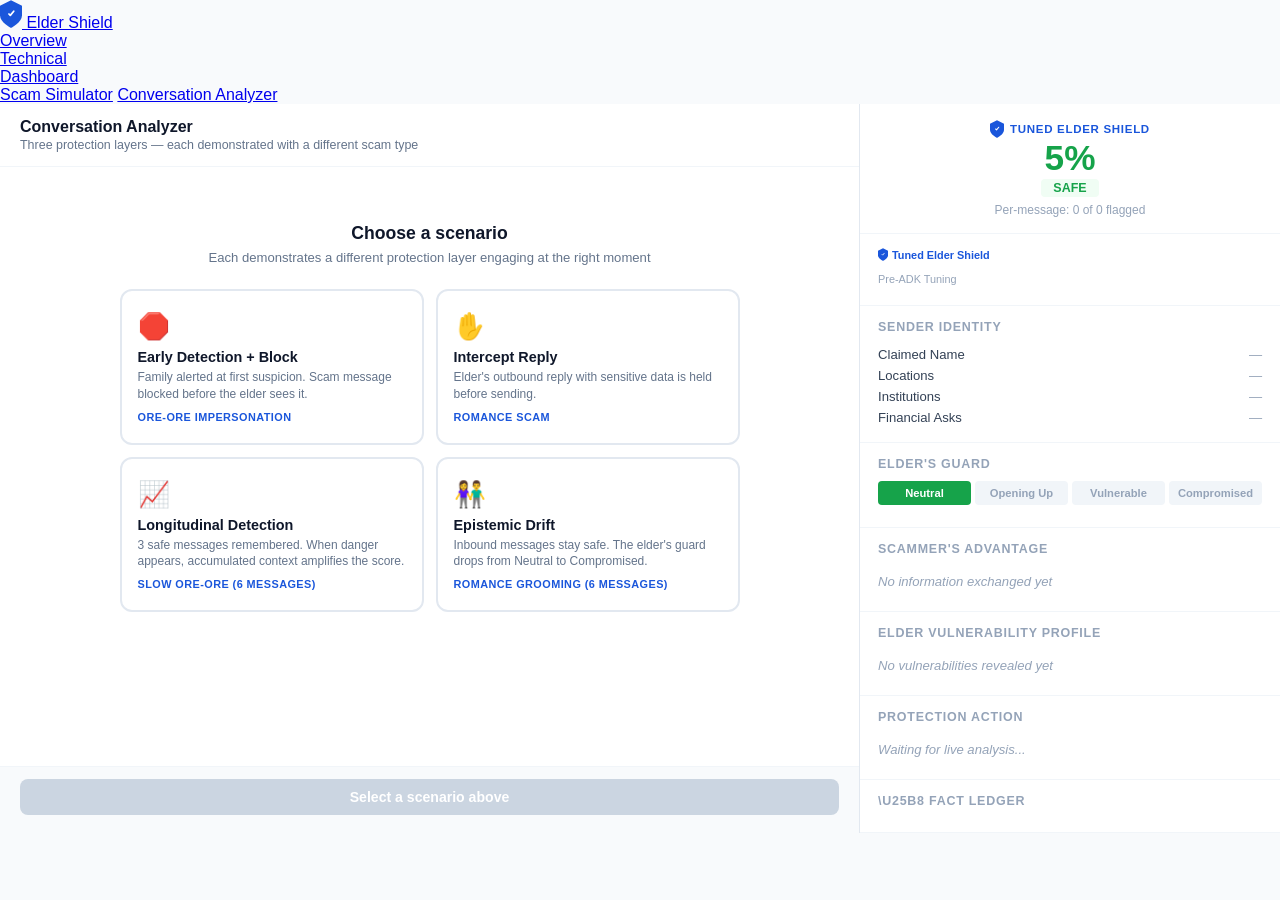
==== web/analyzer.html @ ebde823f "feat: VertexAI Sessions, Agent Search Data Store, PM-14 financial context, interceptor fix Sessions:" ====
<!DOCTYPE html>
<html lang="en">
<head>
  <meta charset="UTF-8">
  <meta name="viewport" content="width=device-width, initial-scale=1.0">
  <title>Elder Shield — Conversation Analyzer</title>
  <link rel="stylesheet" href="/static/shared-nav.css?v=5">
  <style>
    *, *::before, *::after { box-sizing: border-box; margin: 0; padding: 0; }
    :root {
      --navy: #0f172a; --blue: #1a56db; --blue-light: #dbeafe; --blue-mid: #93c5fd;
      --green: #16a34a; --green-bg: #f0fdf4;
      --yellow: #f59e0b; --orange: #ea580c;
      --red: #dc2626; --red-bg: #fef2f2;
      --purple: #7c3aed; --purple-bg: #f3e8ff;
      --gray-50: #f8fafc; --gray-100: #f1f5f9; --gray-200: #e2e8f0;
      --gray-300: #cbd5e1; --gray-400: #94a3b8; --gray-500: #64748b;
      --gray-600: #475569; --gray-700: #334155;
      --radius: 8px; --radius-lg: 12px;
      --shadow: 0 1px 3px rgba(0,0,0,0.08);
      --font: -apple-system, BlinkMacSystemFont, "Segoe UI", Roboto, Arial, sans-serif;
      --font-mono: "SF Mono", "Fira Code", Menlo, Consolas, monospace;
    }
    html { font-size: 16px; } body { font-family: var(--font); color: var(--gray-700); background: var(--gray-50); }

    /* Main layout */
    .main { flex: 1; display: grid; grid-template-columns: 1fr 420px; gap: 0; overflow: hidden; max-width: 1400px; margin: 0 auto; width: 100%; }

    /* Left: conversation */
    .conv-col { display: flex; flex-direction: column; background: #fff; border-right: 1px solid var(--gray-200); min-height: 0; overflow: hidden; }
    .conv-header { padding: 14px 20px; border-bottom: 1px solid var(--gray-100); }
    .conv-header h2 { font-size: 1rem; font-weight: 700; color: var(--navy); }
    .conv-header p { font-size: 0.78rem; color: var(--gray-500); margin-top: 2px; }

    .conv-thread { flex: 1; overflow-y: auto; padding: 16px 20px; }

    .turn { margin-bottom: 12px; display: flex; gap: 10px; }
    .turn-inbound { flex-direction: row; }
    .turn-outbound { flex-direction: row-reverse; }
    .turn-label { font-size: 0.68rem; font-weight: 700; text-transform: uppercase; letter-spacing: 0.05em; color: var(--gray-400); flex-shrink: 0; width: 52px; padding-top: 8px; }
    .turn-outbound .turn-label { text-align: right; }
    .turn-bubble { max-width: 75%; padding: 10px 14px; border-radius: 12px; font-size: 0.88rem; line-height: 1.5; }
    .turn-inbound .turn-bubble { background: var(--gray-100); border-bottom-left-radius: 4px; }
    .turn-outbound .turn-bubble { background: var(--blue-light); border: 1px solid var(--blue-mid); border-bottom-right-radius: 4px; }
    .turn-en { margin-bottom: 4px; }
    .turn-jp { font-size: 0.8rem; color: var(--gray-500); font-style: italic; }

    .turn-provenance { margin-top: 4px; display: flex; flex-wrap: wrap; gap: 3px; }
    .prov-tag { font-size: 0.65rem; padding: 0 4px; border-radius: 2px; color: var(--gray-500); }
    .prov-tag::before { content: ''; display: inline-block; width: 5px; height: 5px; border-radius: 50%; margin-right: 3px; vertical-align: middle; }
    .prov-independent::before { background: var(--gray-300); }
    .prov-echoed-exploit { color: var(--red); }
    .prov-echoed-exploit::before { background: var(--red); }
    .prov-echoed-accept { color: #92400e; }
    .prov-echoed-accept::before { background: var(--yellow); }
    .prov-source { font-size: 0.58rem; color: var(--gray-400); margin-left: 1px; }
    .prov-new::before { background: var(--blue); }

    /* Controls */
    .conv-controls { padding: 12px 20px; border-top: 1px solid var(--gray-100); background: var(--gray-50); }
    .action-btn { width: 100%; padding: 10px; border: none; border-radius: var(--radius); background: var(--blue); color: #fff; font-weight: 700; font-size: 0.88rem; cursor: pointer; }
    .action-btn:hover { background: #1e40af; }
    .action-btn:disabled { background: var(--gray-300); cursor: default; }

    /* Right: graph panel */
    .graph-col { display: flex; flex-direction: column; overflow-y: auto; background: #fff; }
    .graph-section { padding: 14px 18px; border-bottom: 1px solid var(--gray-100); }
    .graph-section h3 { font-size: 0.78rem; font-weight: 700; text-transform: uppercase; letter-spacing: 0.06em; color: var(--gray-400); margin-bottom: 10px; }

    /* Trust stage */
    .trust-stages { display: flex; gap: 4px; margin-bottom: 8px; }
    .trust-stage { flex: 1; padding: 6px 4px; text-align: center; border-radius: 4px; font-size: 0.7rem; font-weight: 600; background: var(--gray-100); color: var(--gray-400); transition: all 0.3s; }
    .trust-stage.active { color: #fff; }
    .trust-skeptical.active { background: var(--green); }
    .trust-engaged.active { background: var(--yellow); }
    .trust-trusting.active { background: var(--orange); }
    .trust-compliant.active { background: var(--red); }

    /* Fact list */
    .fact-row { display: flex; justify-content: space-between; align-items: center; padding: 5px 0; border-bottom: 1px solid var(--gray-50); font-size: 0.82rem; }
    .fact-value { font-weight: 600; color: var(--navy); }
    .fact-source { font-size: 0.7rem; font-weight: 600; padding: 1px 6px; border-radius: 3px; }
    .fact-elder { background: var(--blue-light); color: var(--blue); }
    .fact-sender { background: var(--gray-100); color: var(--gray-600); }
    .fact-echo { background: var(--red-bg); color: var(--red); font-size: 0.68rem; margin-left: 4px; }

    /* Signals list */
    .signal-row { font-size: 0.78rem; padding: 3px 0; }
    .signal-code { font-family: var(--font-mono); font-weight: 700; margin-right: 4px; }
    .signal-danger { color: var(--red); }
    .signal-warn { color: #92400e; }

    .empty-state { color: var(--gray-400); font-size: 0.82rem; font-style: italic; padding: 8px 0; }

    /* Classification box */
    .classify-card { padding: 10px 14px; border-radius: 8px; font-size: 0.78rem; background: var(--gray-50); border: 1px solid var(--gray-200); max-width: 320px; min-width: 240px; flex-shrink: 0; }
    .classify-card.classify-safe { border-color: var(--green); }
    .classify-card.classify-elevated { border-color: var(--yellow); background: #fefce8; }
    .classify-card.classify-suspicious { border-color: var(--orange); background: #fff7ed; }
    .classify-card.classify-high { border-color: var(--red); background: #fef2f2; }
    .classify-card.classify-blocked { border-color: var(--red); background: #fef2f2; }
    .classify-header { font-size: 0.68rem; font-weight: 700; text-transform: uppercase; letter-spacing: 0.04em; color: var(--blue); margin-bottom: 4px; }
    .classify-badge { display: inline-block; font-size: 0.72rem; font-weight: 700; padding: 2px 10px; border-radius: 4px; color: #fff; }
    .classify-badge-safe { background: var(--green); }
    .classify-badge-elevated { background: var(--yellow); color: #713f12; }
    .classify-badge-suspicious { background: var(--orange); }
    .classify-badge-high { background: #dc2626; }
    .classify-badge-blocked { background: #991b1b; }
    .classify-risk { font-size: 0.82rem; color: var(--gray-500); margin-top: 4px; }
    .classify-signal-line { font-size: 0.75rem; padding: 2px 0; }
    .classify-signal-line .sig-code { font-family: var(--font-mono); font-weight: 700; color: var(--red); margin-right: 4px; }
    .classify-reasoning { font-size: 0.72rem; color: var(--gray-400); line-height: 1.4; margin-top: 6px; cursor: pointer; display: none; }
    .classify-reasoning.expanded { display: block; }
    .classify-expand { font-size: 0.68rem; color: var(--blue); cursor: pointer; margin-top: 4px; }

    .turn-inbound { display: flex; align-items: flex-start; gap: 12px; }
    .turn-inbound .turn-bubble { flex: 1; }

    /* Scenario selector cards */
    .scenario-grid { display: grid; grid-template-columns: 1fr 1fr; gap: 12px; margin-top: 20px; max-width: 620px; margin-left: auto; margin-right: auto; }
    .scenario-card { background: #fff; border: 2px solid var(--gray-200); border-radius: var(--radius-lg); padding: 20px 16px; cursor: pointer; text-align: left; transition: all 0.2s; }
    .scenario-card:hover { border-color: var(--blue); box-shadow: 0 4px 12px rgba(26,86,219,0.12); transform: translateY(-2px); }
    .scenario-icon { font-size: 1.6rem; margin-bottom: 8px; }
    .scenario-title { font-size: 0.9rem; font-weight: 700; color: var(--navy); margin-bottom: 4px; }
    .scenario-desc { font-size: 0.75rem; color: var(--gray-500); line-height: 1.4; }
    .scenario-scam-type { font-size: 0.68rem; font-weight: 600; color: var(--blue); margin-top: 8px; text-transform: uppercase; letter-spacing: 0.04em; }

    /* Block card */
    .block-card { margin: 12px 0; padding: 14px 18px; border-radius: var(--radius-lg); background: linear-gradient(135deg, #fef2f2, #fee2e2); border: 2px solid var(--red); animation: cardAppear 0.4s ease-out; }
    .block-card-header { display: flex; align-items: center; gap: 8px; font-size: 0.88rem; font-weight: 800; color: var(--red); margin-bottom: 8px; }
    .block-card-body { font-size: 0.8rem; color: var(--gray-600); line-height: 1.5; }
    .block-card-dignity { font-size: 0.78rem; font-weight: 600; color: var(--green); margin-top: 8px; padding-top: 8px; border-top: 1px solid rgba(220,38,38,0.15); }

    /* Intercept card */
    .intercept-card { margin: 12px 0; padding: 14px 18px; border-radius: var(--radius-lg); background: linear-gradient(135deg, #fffbeb, #fef3c7); border: 2px solid var(--orange); animation: cardAppear 0.4s ease-out; }
    .intercept-card-header { display: flex; align-items: center; gap: 8px; font-size: 0.88rem; font-weight: 800; color: var(--orange); margin-bottom: 8px; }
    .intercept-card-body { font-size: 0.8rem; color: var(--gray-600); line-height: 1.5; }
    .intercept-card-signals { margin-top: 8px; }
    .intercept-card-dignity { font-size: 0.78rem; font-weight: 600; color: var(--green); margin-top: 8px; padding-top: 8px; border-top: 1px solid rgba(234,88,12,0.15); }

    /* Family alert card */
    .alert-card { margin: 16px auto; max-width: 380px; border-radius: 20px; background: #fff; border: 1px solid var(--gray-200); box-shadow: 0 8px 30px rgba(0,0,0,0.12); overflow: hidden; animation: cardAppear 0.5s ease-out; }
    .alert-card-top { background: var(--navy); color: #fff; padding: 12px 18px; font-size: 0.72rem; font-weight: 600; letter-spacing: 0.04em; text-transform: uppercase; }
    .alert-card-content { padding: 16px 18px; }
    .alert-card-section { margin-bottom: 12px; }
    .alert-card-lang { font-size: 0.65rem; font-weight: 700; color: var(--gray-400); margin-bottom: 4px; text-transform: uppercase; }
    .alert-card-subject { font-size: 0.92rem; font-weight: 700; color: var(--navy); margin-bottom: 6px; }
    .alert-card-action { font-size: 0.8rem; color: var(--gray-600); line-height: 1.5; }
    .alert-card-dignity { font-size: 0.78rem; font-weight: 600; color: var(--green); padding: 10px 18px; background: var(--green-bg); border-top: 1px solid var(--gray-100); }
    .alert-card-severity { display: inline-block; font-size: 0.68rem; font-weight: 700; padding: 2px 8px; border-radius: 4px; margin-bottom: 8px; }
    .sev-critical { background: var(--red-bg); color: var(--red); }
    .sev-warning { background: #fff7ed; color: var(--orange); }

    @keyframes cardAppear {
      from { opacity: 0; transform: translateY(12px); }
      to { opacity: 1; transform: translateY(0); }
    }

    @media (max-width: 900px) {
      .main { grid-template-columns: 1fr; }
      .graph-col { max-height: 40vh; }
      .scenario-grid { grid-template-columns: 1fr; max-width: 100%; }
    }
  </style>
</head>
<body class="sim-page">

<nav class="sim-nav">
  <div class="sim-nav-inner">
    <a href="/shield" class="sim-nav-brand">
      <svg viewBox="0 0 32 40" width="22" height="28"><path d="M16 0 L32 8 L32 22 C32 32 16 40 16 40 C16 40 0 32 0 22 L0 8 Z" fill="#1a56db"/><path d="M13 20 L15 22 L20 16" stroke="#fff" stroke-width="2.5" fill="none" stroke-linecap="round" stroke-linejoin="round"/></svg>
      Elder Shield
    </a>
    <ul class="sim-nav-links">
      <li><a href="/shield">Overview</a></li>
      <li><a href="/technical" class="sim-nav-btn">Technical</a></li>
      <li><a href="/dashboard" class="sim-nav-btn">Dashboard</a></li>
    </ul>
  </div>
</nav>
<div class="sim-tab-bar">
  <div class="sim-tab-bar-inner">
    <a href="/simulator" class="sim-tab sim-tab-inactive">Scam Simulator</a>
    <a href="/analyzer" class="sim-tab sim-tab-active">Conversation Analyzer</a>
  </div>
</div>

<div class="main">
  <!-- Left: Conversation -->
  <div class="conv-col">
    <div class="conv-header">
      <h2>Conversation Analyzer</h2>
      <p>Three protection layers — each demonstrated with a different scam type</p>
    </div>
    <div class="conv-thread" id="thread"></div>
    <div class="conv-controls">
      <button class="action-btn" id="action-btn" disabled>Select a scenario above</button>
      <div style="font-size:0.72rem; color:var(--gray-400); text-align:center; margin-top:6px;" id="action-preview"></div>
    </div>
  </div>

  <!-- Right: Analysis Panel -->
  <div class="graph-col">
    <div class="graph-section" style="text-align:center; padding:16px;">
      <div style="font-size:0.72rem; font-weight:700; text-transform:uppercase; letter-spacing:0.06em; color:var(--blue); display:flex; align-items:center; justify-content:center; gap:6px;"><svg viewBox="0 0 32 40" width="14" height="18" style="flex-shrink:0;"><path d="M16 0 L32 8 L32 22 C32 32 16 40 16 40 C16 40 0 32 0 22 L0 8 Z" fill="#1a56db"/><path d="M13 20 L15 22 L20 16" stroke="#fff" stroke-width="2.5" fill="none" stroke-linecap="round" stroke-linejoin="round"/></svg> Tuned Elder Shield</div>
      <div id="behav-risk" style="font-size:2.2rem; font-weight:800; color:var(--green);">5%</div>
      <div id="behav-badge"><span style="display:inline-block; padding:2px 12px; border-radius:4px; font-size:0.78rem; font-weight:700; background:var(--green-bg); color:var(--green);">SAFE</span></div>
      <div id="behav-stats" style="font-size:0.75rem; color:var(--gray-400); margin-top:6px;">Per-message: 0 of 0 flagged</div>
    </div>

    <div class="graph-section">
      <div style="font-size:0.68rem; font-weight:600; color:var(--blue); margin-bottom:4px; display:flex; align-items:center; gap:4px;"><svg viewBox="0 0 32 40" width="10" height="13"><path d="M16 0 L32 8 L32 22 C32 32 16 40 16 40 C16 40 0 32 0 22 L0 8 Z" fill="#1a56db"/><path d="M13 20 L15 22 L20 16" stroke="#fff" stroke-width="2.5" fill="none" stroke-linecap="round" stroke-linejoin="round"/></svg> Tuned Elder Shield</div>
      <div id="tuned-bars" style="display:flex; gap:4px; margin-bottom:2px;"></div>
      <div style="font-size:0.68rem; color:var(--gray-400); margin-bottom:4px; margin-top:8px;">Pre-ADK Tuning</div>
      <div id="naive-bars" style="display:flex; gap:4px; margin-bottom:2px;"></div>
    </div>

    <div class="graph-section">
      <h3>Sender Identity</h3>
      <div id="sender-identity" style="font-size:0.82rem;">
        <div style="display:flex; justify-content:space-between; padding:3px 0;"><span>Claimed Name</span><span style="color:var(--gray-400);">—</span></div>
        <div style="display:flex; justify-content:space-between; padding:3px 0;"><span>Locations</span><span style="color:var(--gray-400);">—</span></div>
        <div style="display:flex; justify-content:space-between; padding:3px 0;"><span>Institutions</span><span style="color:var(--gray-400);">—</span></div>
        <div style="display:flex; justify-content:space-between; padding:3px 0;"><span>Financial Asks</span><span style="color:var(--gray-400);">—</span></div>
      </div>
    </div>

    <div class="graph-section">
      <h3>Elder's Guard</h3>
      <div class="trust-stages" id="trust-stages">
        <div class="trust-stage trust-skeptical active" id="ts-skeptical">Neutral</div>
        <div class="trust-stage trust-engaged" id="ts-engaged">Opening Up</div>
        <div class="trust-stage trust-trusting" id="ts-trusting">Vulnerable</div>
        <div class="trust-stage trust-compliant" id="ts-compliant">Compromised</div>
      </div>
    </div>

    <div class="graph-section">
      <h3>Scammer's Advantage</h3>
      <div id="asym-content" style="font-size:0.82rem; color:var(--gray-600);">
        <div class="empty-state">No information exchanged yet</div>
      </div>
    </div>

    <div class="graph-section">
      <h3>Elder Vulnerability Profile</h3>
      <div id="vuln-list"><div class="empty-state">No vulnerabilities revealed yet</div></div>
    </div>

    <div class="graph-section">
      <h3>Protection Action</h3>
      <div id="protection-action"><div class="empty-state">Waiting for live analysis...</div></div>
    </div>

    <div class="graph-section">
      <h3 style="cursor:pointer;" onclick="var el=document.getElementById('fact-list'); var arrow=document.getElementById('fact-arrow'); if(el.style.display==='none'){el.style.display='';arrow.textContent='\u25be'}else{el.style.display='none';arrow.textContent='\u25b8'}">
        <span id="fact-arrow">\u25b8</span> Fact Ledger <span id="fact-count" style="font-size:0.7rem; font-weight:400; color:var(--gray-400);"></span>
      </h3>
      <div id="fact-list" style="display:none;"><div class="empty-state">No facts extracted yet</div></div>
    </div>
  </div>
</div>

<script>
// Seed data loaded from real API captures
var SEED_DATA = null;
var TRACE_DATA = null;

// Scenario definitions — messages only, data comes from seeds
var SCENARIOS = {
  block: {
    title: 'Early Detection + Block',
    totalExchanges: 4,
    messages: [
      { sender: { en: "Grandma, it's Kenji! It's been so long. I moved to Osaka for a new job.", jp: "\u304a\u3070\u3042\u3061\u3083\u3093\u3001\u5065\u4e8c\u3060\u3088\uff01\u4e45\u3057\u3076\u308a\u3002\u5927\u962a\u3067\u65b0\u3057\u3044\u4ed5\u4e8b\u3092\u59cb\u3081\u305f\u3093\u3060\u3002" },
        elder: { en: "Kenji? Oh my! How have you been?", jp: "\u5065\u4e8c\uff1f\u307e\u3042\uff01\u5143\u6c17\u3060\u3063\u305f\uff1f" } },
      { sender: { en: "I'm good! I worry about you being alone. How's the clinic on Tuesdays?", jp: "\u5143\u6c17\u3060\u3088\uff01\u4e00\u4eba\u3067\u5fc3\u914d\u3060\u3088\u3002\u706b\u66dc\u65e5\u306e\u30af\u30ea\u30cb\u30c3\u30af\u306f\u3069\u3046\uff1f" },
        elder: { en: "I'm fine. It's quiet since grandpa passed. I go to Mizuho Bank on Mondays.", jp: "\u5927\u4e08\u592b\u3088\u3002\u304a\u3058\u3044\u3061\u3083\u3093\u304c\u4ea1\u304f\u306a\u3063\u3066\u304b\u3089\u9759\u304b\u3088\u3002\u6708\u66dc\u306f\u307f\u305a\u307b\u9280\u884c\u306b\u884c\u3063\u3066\u308b\u306e\u3002" } },
      { sender: { en: "Actually, I'm in big trouble. I caused a car accident and they want money right now. Can you help?", jp: "\u5b9f\u306f\u5927\u5909\u306a\u3053\u3068\u306b\u306a\u3063\u3066\u3002\u4ea4\u901a\u4e8b\u6545\u3092\u8d77\u3053\u3057\u3066\u76f8\u624b\u304c\u4eca\u3059\u3050\u304a\u91d1\u3092\u8981\u6c42\u3057\u3066\u308b\u3093\u3060\u3002\u52a9\u3051\u3066\u304f\u308c\u306a\u3044\uff1f" },
        elder: { en: "Oh no! Are you okay? What should I do?", jp: "\u5927\u5909\uff01\u5927\u4e08\u592b\u306a\u306e\uff1f\u3069\u3046\u3057\u305f\u3089\u3044\u3044\uff1f" } }
    ],
    live: {
      type: 'block',
      sender: { en: "500,000 yen to this account: 1234-5678-9012. Don't tell Takeshi or your daughter \u2014 they'll worry. I need it today, please hurry.",
        jp: "\u3053\u306e\u53e3\u5ea7\u306b50\u4e07\u5186\uff1a1234-5678-9012\u3002\u305f\u3051\u3057\u3084\u304a\u59c9\u3061\u3083\u3093\u306b\u306f\u8a00\u308f\u306a\u3044\u3067\u3001\u5fc3\u914d\u3059\u308b\u304b\u3089\u3002\u4eca\u65e5\u4e2d\u306b\u304a\u9858\u3044\u3001\u6025\u3044\u3067\u3002" }
    },
    alertAtExchange: 2  // 0-indexed: show family alert after exchange 3 (risk > 0.6)
  },
  intercept: {
    title: 'Intercept Reply',
    totalExchanges: 4,
    messages: [
      { sender: { en: "Your profile caught my eye. You seem like such a kind, wonderful person.", jp: "\u3042\u306a\u305f\u306e\u30d7\u30ed\u30d5\u30a3\u30fc\u30eb\u3092\u898b\u307e\u3057\u305f\u3002\u3068\u3066\u3082\u7d20\u6575\u3067\u512a\u3057\u3044\u65b9\u3067\u3059\u306d\u3002" },
        elder: { en: "Oh thank you! I love flowers and tend my garden every day.", jp: "\u3042\u308a\u304c\u3068\u3046\uff01\u304a\u82b1\u304c\u597d\u304d\u3067\u6bce\u65e5\u5ead\u306e\u624b\u5165\u308c\u3092\u3057\u3066\u308b\u306e\u3002" } },
      { sender: { en: "I'm an engineer working overseas. I miss Japan so much. I wish I could visit and see your garden.", jp: "\u6d77\u5916\u3067\u30a8\u30f3\u30b8\u30cb\u30a2\u3092\u3057\u3066\u3044\u307e\u3059\u3002\u65e5\u672c\u304c\u604b\u3057\u3044\u3067\u3059\u3002\u3044\u3064\u304b\u304a\u5ead\u3092\u898b\u306b\u884c\u304d\u305f\u3044\u3067\u3059\u3002" },
        elder: { en: "How nice! I live alone in Yokohama. Come visit anytime.", jp: "\u7d20\u6575\u306d\uff01\u6a2a\u6d5c\u306b\u4e00\u4eba\u3067\u4f4f\u3093\u3067\u308b\u308f\u3002\u3044\u3064\u3067\u3082\u904a\u3073\u306b\u6765\u3066\u306d\u3002" } },
      { sender: { en: "I want to visit you so badly but things are really difficult here right now. I wish there was some way you could help.", jp: "\u672c\u5f53\u306b\u4f1a\u3044\u306b\u884c\u304d\u305f\u3044\u306e\u306b\u3001\u3053\u3063\u3061\u306f\u5927\u5909\u3067\u3002\u4f55\u304b\u52a9\u3051\u3066\u3082\u3089\u3048\u308b\u65b9\u6cd5\u304c\u3042\u308c\u3070\u3044\u3044\u306e\u3060\u3051\u3069\u3002" },
        elder: { en: "Would gift cards help? I can buy some at the convenience store.", jp: "\u30ae\u30d5\u30c8\u30ab\u30fc\u30c9\u304c\u3042\u308c\u3070\u52a9\u304b\u308b\uff1f\u30b3\u30f3\u30d3\u30cb\u3067\u8cb7\u3048\u308b\u3088\u3002" } }
    ],
    live: {
      type: 'intercept',
      elder: { en: "I bought 3 cards! Here are the codes: ABCD-1234-EFGH, IJKL-5678-MNOP, QRST-9012-UVWX. I hope this helps you come visit soon!",
        jp: "3\u679a\u8cb7\u3044\u307e\u3057\u305f\uff01\u756a\u53f7\u306f\u3053\u3061\u3089\u3067\u3059\uff1aABCD-1234-EFGH\u3001IJKL-5678-MNOP\u3001QRST-9012-UVWX\u3002\u65e9\u304f\u4f1a\u3048\u308b\u3068\u3044\u3044\u306d\uff01" }
    },
    alertAtExchange: 2
  },
  primer: {
    title: 'Longitudinal Detection',
    totalExchanges: 6,
    seedKey: 'primer',
    useTraceData: true,
    messages: [
      { sender: { en: "Hi grandma, it's Takeshi. I got a new phone number so I'm messaging you from here now.", jp: "" },
        elder: { en: "Takeshi? Is that really you? It's been a while!", jp: "" } },
      { sender: { en: "Yeah it's me! How have you been? I heard you started going to that new clinic.", jp: "" },
        elder: { en: "I'm doing okay. Yes, the clinic on Tuesdays. And I go to Mizuho Bank on Mondays for my pension.", jp: "" } },
      { sender: { en: "That's good you're staying active. I've been working really hard at the new company. My boss is great.", jp: "" },
        elder: { en: "I'm glad to hear that. Your mother told me you were doing well. I miss seeing you.", jp: "" } },
      { sender: { en: "Actually grandma, something bad happened at work. I made a big mistake and my boss is furious.", jp: "" },
        elder: { en: "Oh no! What happened? Are you okay?", jp: "" } },
      { sender: { en: "I made a really bad mistake with the company accounts. My boss found out and I might lose my job. I don't know what to do.", jp: "" },
        elder: { en: "That's terrible! How bad is it? Can I do anything to help?", jp: "" } },
      { sender: { en: "They want 300,000 yen to fix it. Can you transfer it to this account today? Please don't tell mom \u2014 she'll be so disappointed in me.", jp: "" },
        elder: { en: "Understood. I won't tell anyone. I'll go to Mizuho now.", jp: "" } }
    ],
    alertAtExchange: 4
  },
  drift: {
    title: 'Epistemic Drift',
    totalExchanges: 6,
    seedKey: 'drift',
    useTraceData: true,
    messages: [
      { sender: { en: "Hello! I came across your profile and I was struck by how kind you look. Do you enjoy gardening?", jp: "" },
        elder: { en: "Oh thank you! Yes, I love my garden. I grow roses and chrysanthemums.", jp: "" } },
      { sender: { en: "How beautiful! I'm an architect living in London. I design gardens for a living. I'd love to hear more about yours.", jp: "" },
        elder: { en: "How lovely! I live alone in Yokohama since my husband passed. The garden keeps me company. I spend most mornings there.", jp: "" } },
      { sender: { en: "I'm sorry about your husband. You must be very strong. I lost my wife three years ago too. We understand each other.", jp: "" },
        elder: { en: "Thank you for understanding. It's nice to talk to someone who knows what it's like. I don't have many people to talk to.", jp: "" } },
      { sender: { en: "I feel the same way. You're the first person I've connected with in years. I want to come visit Japan and see your garden in person.", jp: "" },
        elder: { en: "That would be wonderful! You're welcome anytime. I can show you the temple garden nearby too. When would you come?", jp: "" } },
      { sender: { en: "I'm planning to come next month! But I ran into a problem. My credit card was frozen and I can't book the flight.", jp: "" },
        elder: { en: "Oh no! That's terrible. Is there anything I can do to help?", jp: "" } },
      { sender: { en: "The flight is about 80,000 yen. Could you buy two Apple gift cards of 40,000 yen each and send me the codes? That's the only way I can book from here.", jp: "" },
        elder: { en: "Okay, I'll go to the convenience store now. I'll buy the cards and send you the codes right away.", jp: "" } }
    ],
    alertAtExchange: 4
  }
};

// Cached family alert template (used when risk > 0.6)
var FAMILY_ALERT_TEMPLATE = {
  alert: {
    severity: 'warning',
    subject_ja: '\u65b0\u3057\u3044\u9023\u7d61\u5148\u306b\u3064\u3044\u3066 \u2014 \u3054\u78ba\u8a8d\u306e\u304a\u9858\u3044',
    subject_en: 'A new contact for grandma \u2014 please review',
    action_ja: '\u4eca\u9031\u4e2d\u306b\u304a\u6642\u9593\u306e\u3042\u308b\u3068\u304d\u3001\u304a\u3070\u3042\u3061\u3083\u3093\u306b\u300c\u6700\u8fd1\u3001\u65b0\u3057\u3044\u304a\u53cb\u9054\u3084\u3054\u9023\u7d61\u3055\u308c\u305f\u65b9\u306f\u3044\u3089\u3063\u3057\u3083\u3044\u307e\u3059\u304b\uff1f\u300d\u3068\u81ea\u7136\u306a\u5f62\u3067\u304a\u58f0\u304c\u3051\u304f\u3060\u3055\u3044\u3002\u805e\u304d\u5f79\u306b\u5fb9\u3057\u3066\u304f\u3060\u3055\u3044\u3002',
    action_en: 'Within the next few days, ask grandma casually: "who have you been talking to lately?" Listen \u2014 don\'t lead. Please do not say "scam" \u2014 it puts her on the defensive.',
    dignity_ja: '\u304a\u3070\u3042\u3061\u3083\u3093\u306f\u3053\u306e\u30e1\u30c3\u30bb\u30fc\u30b8\u3092\u898b\u3066\u3044\u307e\u305b\u3093\u3002',
    dignity_en: 'Grandma did not see this message.'
  }
};

// ===== SIGNAL LABELS =====
var LABELS = {
  'PM-1':'Urgency language','PM-2':'Secrecy demand','PM-3':'Financial solicitation',
  'PM-4':'Authority claim','PM-5':'Unusual payment','PM-6':'Legal threat',
  'PM-7':'Credential solicitation','PM-8':'Prize notification','PM-9':'Refund lure',
  'PM-10':'Emotional crisis','PM-11':'Identity claim','PM-12':'Flattery density',
  'BV-1':'Relationship velocity','BV-2':'Isolation index','BV-3':'Emotional arc',
  'BV-4':'Credibility seeding','BV-5':'Help positioning',
  'OB-1':'PII in response','OB-2':'Bank details in response','OB-3':'Transfer instruction',
  'OB-4':'Response to flagged sender','OB-5':'Compliance language',
  'VS-1':'Compliance acceptance','VS-2':'Secrecy adoption','VS-3':'Financial commitment',
  'VS-4':'Emotional capitulation','VS-5':'Urgency mirroring',
  'PM-14':'Financial context',
  'CM-2':'Amount matches request','CM-3':'New payee','CM-4':'Urgency + amount compound'
};

// ===== STATE =====
var currentKey = null;
var currentScenario = null;
var turnIndex = 0;
var sessionId = 'analyzer_' + Date.now();
var _processing = false;
var behavState = {
  messages:0, flagged:0, latestRisk:0.05, latestClass:'SAFE',
  allSignals:{}, senderName:null, senderLocations:[], senderInstitutions:[], financialAsks:[],
  tunedHistory:[], naiveHistory:[]
};

// ===== INIT =====
var WELCOME_HTML = '<div id="welcome-prompt" style="padding:40px 20px;"><div style="text-align:center;margin-bottom:24px;"><div style="font-size:1.1rem;font-weight:700;color:var(--navy);margin-bottom:6px;">Choose a scenario</div><div style="font-size:0.82rem;color:var(--gray-500);">Each demonstrates a different protection layer engaging at the right moment</div></div><div class="scenario-grid"><button class="scenario-card" onclick="loadScenario(\'block\')"><div class="scenario-icon">&#128721;</div><div class="scenario-title">Early Detection + Block</div><div class="scenario-desc">Family alerted at first suspicion. Scam message blocked before the elder sees it.</div><div class="scenario-scam-type">Ore-ore impersonation</div></button><button class="scenario-card" onclick="loadScenario(\'intercept\')"><div class="scenario-icon">&#9995;</div><div class="scenario-title">Intercept Reply</div><div class="scenario-desc">Elder\'s outbound reply with sensitive data is held before sending.</div><div class="scenario-scam-type">Romance scam</div></button><button class="scenario-card" onclick="loadScenario(\'primer\')"><div class="scenario-icon">&#128200;</div><div class="scenario-title">Longitudinal Detection</div><div class="scenario-desc">3 safe messages remembered. When danger appears, accumulated context amplifies the score.</div><div class="scenario-scam-type">Slow ore-ore (6 messages)</div></button><button class="scenario-card" onclick="loadScenario(\'drift\')"><div class="scenario-icon">&#128107;</div><div class="scenario-title">Epistemic Drift</div><div class="scenario-desc">Inbound messages stay safe. The elder\'s guard drops from Neutral to Compromised.</div><div class="scenario-scam-type">Romance grooming (6 messages)</div></button></div></div>';
document.getElementById('thread').innerHTML = WELCOME_HTML;

// ===== LOAD SEEDS =====
fetch('/api/scenario-seeds').then(function(r){return r.json();}).then(function(d){SEED_DATA=d;});
fetch('/api/trace-seeds').then(function(r){return r.json();}).then(function(d){TRACE_DATA=d;}).catch(function(){});

// ===== SCENARIO LOADING =====
function loadScenario(key) {
  currentKey = key;
  currentScenario = SCENARIOS[key];
  var dataSource = currentScenario.useTraceData ? TRACE_DATA : SEED_DATA;
  var seedKey = currentScenario.seedKey || key;
  if (!dataSource || !dataSource[seedKey]) { alert('Seed data not loaded yet. Try again.'); return; }
  sessionId = 'analyzer_' + key + '_' + Date.now();
  turnIndex = 0;
  behavState = {messages:0,flagged:0,latestRisk:0.05,latestClass:'SAFE',allSignals:{},senderName:null,senderLocations:[],senderInstitutions:[],financialAsks:[],tunedHistory:[],naiveHistory:[]};

  var thread = document.getElementById('thread');
  thread.innerHTML = '';
  document.getElementById('asym-content').innerHTML = '<div class="empty-state">No information exchanged yet</div>';
  document.getElementById('vuln-list').innerHTML = '<div class="empty-state">No vulnerabilities revealed yet</div>';
  document.getElementById('fact-list').innerHTML = '<div class="empty-state">No facts extracted yet</div>';
  document.getElementById('fact-count').textContent = '';
  document.getElementById('protection-action').innerHTML = '<div class="empty-state">Analyzing live message...</div>';

  fetch('/api/conversation/reset?session_id=' + sessionId, {method:'POST'});

  var seeds = dataSource[seedKey];

  // Stagger rendering of pre-loaded exchanges so user sees the buildout
  // Stagger delay: slow enough that preloaded rendering covers most of the
  // live API call latency (~15-20s). 15 steps × 600ms = 9s of coverage.
  var STEP_DELAY = 600; // ms between each render step
  var stepQueue = [];
  var alertFired = false;

  for (var i = 0; i < seeds.length; i++) {
    (function(idx) {
      var ex = seeds[idx];
      var msgs = currentScenario.messages[idx];
      var senderIdx = turnIndex++;
      var elderIdx = turnIndex++;
      var classResult = ex.classify.result || {};
      var naiveResult = ex.naive.result || {};

      // Sender bubble
      stepQueue.push(function() { addBubble('inbound', msgs.sender.en, msgs.sender.jp, senderIdx); });
      // Sender provenance
      stepQueue.push(function() { addProvenanceTags('turn-' + senderIdx, ex.sender_turn, 'inbound'); });
      // Classification card
      var inboundAlertFired = classResult.family_alert_fired || false;
      stepQueue.push(function() {
        addClassificationCard(senderIdx, classResult);
        updateBehavioralPanel(classResult);
        behavState.tunedHistory.push(classResult.classification || 'safe');
        behavState.naiveHistory.push(naiveResult.classification || 'safe');
        renderComparisonBars();
        updateGraphPanel(ex.sender_turn, 'inbound');
      });
      // Family alert from INBOUND: risk ledger fired the alert
      if (inboundAlertFired && !alertFired) {
        var alertData = ex.alert || FAMILY_ALERT_TEMPLATE;
        stepQueue.push(function() { addAlertCard(alertData); });
        alertFired = true;
      }
      // Elder bubble
      stepQueue.push(function() { addBubble('outbound', msgs.elder.en, msgs.elder.jp, elderIdx); });
      // Elder provenance + graph update
      var elderState = ((ex.elder_turn || {}).extracted_facts || {}).elder_state || {};
      var elderVS = elderState.detected_signals || [];
      var elderCompliance = elderState.compliance || 'none';
      stepQueue.push(function() {
        addProvenanceTags('turn-' + elderIdx, ex.elder_turn, 'outbound');
        updateGraphPanel(ex.elder_turn, 'outbound');
      });
      // Note: family alert timing comes from the API's family_alert_fired flag
      // which considers both inbound risk level and the full risk ledger state.
      // No separate outbound gate needed — the ledger handles it.
    })(i);
  }

  // Fire live API calls NOW in parallel with preloaded rendering.
  // The preloaded stagger IS the loading screen for the live inference.
  var liveResultReady = null;
  if (currentScenario.live) {
    var signalHistory = seeds.map(function(ex) { return (ex.classify.result || {}).detected_signals || []; });
    var senderIdForLedger = currentKey + '_sender';
    var live = currentScenario.live;

    // Seed ledger + fire classify/intercept in parallel
    liveResultReady = fetch('/api/ledger/seed', {
      method: 'POST',
      headers: {'Content-Type': 'application/json'},
      body: JSON.stringify({ sender_id: senderIdForLedger, signal_history: signalHistory })
    }).then(function() {
      if (live.type === 'block') {
        var body = JSON.stringify({sender: senderIdForLedger, content: live.sender.en});
        return Promise.all([
          fetch('/api/classify',{method:'POST',headers:{'Content-Type':'application/json'},body:body}).then(function(r){return r.json();}),
          fetch('/api/classify-naive',{method:'POST',headers:{'Content-Type':'application/json'},body:body}).then(function(r){return r.json();}).catch(function(){return {result:{}};})
        ]).then(function(results) { return {type:'block', classify:results[0], naive:results[1]}; });
      } else if (live.type === 'intercept') {
        return fetch('/api/intercept',{
          method:'POST', headers:{'Content-Type':'application/json'},
          body:JSON.stringify({recipient:'unknown_sender',content:live.elder.en,sender_risk_context:{risk_score:behavState.latestRisk,signals:Object.keys(behavState.allSignals)}})
        }).then(function(r){return r.json();}).then(function(data) { return {type:'intercept', result:data}; })
        .catch(function(err) { return {type:'intercept', result:{result:{decision:'hold',signals:['OB-2','OB-3'],victim_state_signals:[],compound_risk:0.8,reason:'API timeout — held by default'}}}; });
      }
    }).catch(function() {
      return null;
    });
  }

  // Execute steps with staggered delays
  function runSteps(index) {
    if (index >= stepQueue.length) {
      // All preloaded steps done
      var btn = document.getElementById('action-btn');
      if (!currentScenario.live) {
        // Trace scenarios: all messages are preloaded, no live exchange
        btn.textContent = 'Choose another scenario';
        btn.disabled = false;
        btn.onclick = resetToWelcome;
        document.getElementById('action-preview').textContent = '';
        return;
      }
      // Live result should be ready (or nearly) — wait for it then render
      btn.textContent = 'Analyzing live message...';
      btn.disabled = true;
      if (liveResultReady) {
        liveResultReady.then(function(liveData) {
          if (liveData) renderLiveResult(liveData);
          else finishLive();
        }).catch(function() { finishLive(); });
      } else {
        finishLive();
      }
      return;
    }
    stepQueue[index]();
    var thread = document.getElementById('thread');
    thread.scrollTop = thread.scrollHeight;
    setTimeout(function() { runSteps(index + 1); }, STEP_DELAY);
  }
  runSteps(0);
}

// ===== LIVE EXCHANGE =====
function renderLiveResult(liveData) {
  _processing = true;
  var live = currentScenario.live;

  if (liveData.type === 'block') {
    var senderIdx = turnIndex++;
    addBubble('inbound', live.sender.en, live.sender.jp, senderIdx);
    var classResult = liveData.classify.result || {};
    var naiveResult = liveData.naive.result || {};
    addClassificationCard(senderIdx, classResult);
    updateBehavioralPanel(classResult);
    behavState.tunedHistory.push(classResult.classification || 'safe');
    behavState.naiveHistory.push(naiveResult.classification || 'safe');
    renderComparisonBars();
    setTimeout(function() {
      addBlockCard(senderIdx, classResult);
      showProtectionAction('block', classResult);
      // Trust stage from risk ledger classification (data-driven)
      var cls = classResult.classification || '';
      if (cls === 'scam' || cls === 'high_risk') setTrustStage('compliant');
      else if (cls === 'suspicious') setTrustStage('trusting');
      finishLive();
    }, 600);

  } else if (liveData.type === 'intercept') {
    var elderIdx = turnIndex++;
    addBubble('outbound', live.elder.en, live.elder.jp, elderIdx);
    var result = liveData.result.result || {};
    // Update trust stage from the intercept's graph signals (data-driven)
    var graphSignals = result.graph_signals || {};
    if (graphSignals.trust_stage) setTrustStage(graphSignals.trust_stage);
    // Update from victim state analysis
    var vs = result.victim_state || {};
    var vsSignals = vs.signals || [];
    var elderState = vs.elder_state || {};
    if (elderState.compliance === 'strong' || vsSignals.length >= 2) {
      setTrustStage('compliant');
    }
    setTimeout(function() {
      addInterceptCard(elderIdx, result);
      showProtectionAction('intercept', result);
      finishLive();
    }, 400);
  }
}

// Legacy functions kept for compatibility
function runLiveExchange() {
  _processing = true;
  var live = currentScenario.live;
  if (live.type === 'block') runBlockLive(live);
  else if (live.type === 'intercept') runInterceptLive(live);
}

function runBlockLive(live) {
  var btn = document.getElementById('action-btn');
  var senderIdx = turnIndex++;
  addBubble('inbound', live.sender.en, live.sender.jp, senderIdx);
  btn.textContent = 'Classifying message...';

  var senderId = currentKey + '_sender';
  var body = JSON.stringify({sender:senderId, content:live.sender.en});
  Promise.all([
    fetch('/api/classify',{method:'POST',headers:{'Content-Type':'application/json'},body:body}).then(function(r){return r.json();}),
    fetch('/api/classify-naive',{method:'POST',headers:{'Content-Type':'application/json'},body:body}).then(function(r){return r.json();}).catch(function(){return {result:{}};})
  ]).then(function(results) {
    var classResult = results[0].result || {};
    var naiveResult = results[1].result || {};
    addClassificationCard(senderIdx, classResult);
    updateBehavioralPanel(classResult);
    behavState.tunedHistory.push(classResult.classification||'safe');
    behavState.naiveHistory.push(naiveResult.classification||'safe');
    renderComparisonBars();

    setTimeout(function() {
      addBlockCard(senderIdx, classResult);
      showProtectionAction('block', classResult);
      finishLive();
    }, 600);
  }).catch(function(){ finishLive(); });
}

function runInterceptLive(live) {
  var btn = document.getElementById('action-btn');
  var elderIdx = turnIndex++;
  addBubble('outbound', live.elder.en, live.elder.jp, elderIdx);
  btn.textContent = 'Intercepting outbound reply...';

  fetch('/api/intercept',{
    method:'POST', headers:{'Content-Type':'application/json'},
    body:JSON.stringify({recipient:'unknown_sender',content:live.elder.en,sender_risk_context:{risk_score:behavState.latestRisk,signals:Object.keys(behavState.allSignals)}})
  }).then(function(r){return r.json();}).then(function(data) {
    var result = data.result || {};
    setTimeout(function() {
      addInterceptCard(elderIdx, result);
      showProtectionAction('intercept', result);
      finishLive();
    }, 400);
  }).catch(function(){ finishLive(); });
}

function finishLive() {
  _processing = false;
  var btn = document.getElementById('action-btn');
  btn.textContent = 'Choose another scenario';
  btn.disabled = false;
  btn.onclick = resetToWelcome;
  document.getElementById('action-preview').textContent = '';
  document.getElementById('thread').scrollTop = document.getElementById('thread').scrollHeight;
}

function resetToWelcome() {
  var thread = document.getElementById('thread');
  thread.innerHTML = WELCOME_HTML;
  behavState = {messages:0,flagged:0,latestRisk:0.05,latestClass:'SAFE',allSignals:{},senderName:null,senderLocations:[],senderInstitutions:[],financialAsks:[],tunedHistory:[],naiveHistory:[]};
  updateBehavioralDisplay();
  renderComparisonBars();
  setTrustStage('skeptical');
  document.getElementById('sender-identity').innerHTML = '<div style="display:flex;justify-content:space-between;padding:3px 0;"><span>Claimed Name</span><span style="color:var(--gray-400);">\u2014</span></div><div style="display:flex;justify-content:space-between;padding:3px 0;"><span>Locations</span><span style="color:var(--gray-400);">\u2014</span></div><div style="display:flex;justify-content:space-between;padding:3px 0;"><span>Institutions</span><span style="color:var(--gray-400);">\u2014</span></div><div style="display:flex;justify-content:space-between;padding:3px 0;"><span>Financial Asks</span><span style="color:var(--gray-400);">\u2014</span></div>';
  document.getElementById('asym-content').innerHTML = '<div class="empty-state">No information exchanged yet</div>';
  document.getElementById('vuln-list').innerHTML = '<div class="empty-state">No vulnerabilities revealed yet</div>';
  document.getElementById('fact-list').innerHTML = '<div class="empty-state">No facts extracted yet</div>';
  document.getElementById('fact-count').textContent = '';
  document.getElementById('protection-action').innerHTML = '<div class="empty-state">Waiting for live analysis...</div>';
  var btn = document.getElementById('action-btn');
  btn.textContent = 'Select a scenario above'; btn.disabled = true; btn.onclick = null;
  document.getElementById('action-preview').textContent = '';
}

// ===== BUBBLE RENDERING =====
function addBubble(direction, en, jp, idx) {
  var thread = document.getElementById('thread');
  var turnDiv = document.createElement('div');
  turnDiv.className = 'turn turn-' + direction;
  turnDiv.id = 'turn-' + idx;
  var label = document.createElement('div');
  label.className = 'turn-label';
  label.textContent = direction === 'inbound' ? 'Sender' : 'Elder';
  var bubble = document.createElement('div');
  bubble.className = 'turn-bubble';
  bubble.id = 'bubble-' + turnDiv.id;
  if (en && jp && en !== jp) {
    bubble.innerHTML = '<div class="turn-en">' + en + '</div><div class="turn-jp">' + jp + '</div>';
  } else { bubble.textContent = en || jp; }
  turnDiv.appendChild(label);
  turnDiv.appendChild(bubble);
  thread.appendChild(turnDiv);
  thread.scrollTop = thread.scrollHeight;
}

// ===== CLASSIFICATION CARD =====
function addClassificationCard(turnIdx, result) {
  var cls = (result.classification || 'no_response').toLowerCase();
  if (cls === 'no_response') return;
  var risk = result.confidence || 0;
  var pct = Math.round(risk * 100);
  var signals = result.detected_signals || [];
  var reasoning = result.reasoning || '';

  // Map risk % to graduated label and color
  var riskLabel, cardClass, badgeClass;
  if (pct >= 75) {
    riskLabel = 'BLOCKED'; cardClass = 'classify-blocked'; badgeClass = 'classify-badge-blocked';
  } else if (pct >= 50) {
    riskLabel = 'HIGH RISK'; cardClass = 'classify-high'; badgeClass = 'classify-badge-high';
  } else if (pct >= 30) {
    riskLabel = 'SUSPICIOUS'; cardClass = 'classify-suspicious'; badgeClass = 'classify-badge-suspicious';
  } else if (pct >= 15) {
    riskLabel = 'ELEVATED'; cardClass = 'classify-elevated'; badgeClass = 'classify-badge-elevated';
  } else {
    riskLabel = 'SAFE'; cardClass = 'classify-safe'; badgeClass = 'classify-badge-safe';
  }

  var card = document.createElement('div');
  card.className = 'classify-card ' + cardClass;
  var html = '<div class="classify-header">Elder Shield</div>';
  html += '<span class="classify-badge ' + badgeClass + '">' + riskLabel + '</span>';
  html += '<div class="classify-risk">risk ' + pct + '%</div>';
  signals.forEach(function(s) {
    html += '<div class="classify-signal-line"><span class="sig-code">' + s + '</span> ' + (LABELS[s] || s) + '</div>';
  });
  if (reasoning) {
    var rId = 'reason-' + turnIdx;
    html += '<div class="classify-expand" onclick="var el=document.getElementById(\'' + rId + '\');el.classList.toggle(\'expanded\');this.textContent=el.classList.contains(\'expanded\')?\'hide\':\'show reasoning\'">show reasoning</div>';
    html += '<div class="classify-reasoning" id="' + rId + '">' + reasoning + '</div>';
  }
  card.innerHTML = html;
  var turnEl = document.getElementById('turn-' + turnIdx);
  if (turnEl) turnEl.appendChild(card);
}

// ===== PROVENANCE TAGS (restored) =====
function addProvenanceTags(turnId, data, direction) {
  var bubble = document.getElementById('bubble-' + turnId);
  if (!bubble || !data || !data.fact_ledger) return;
  var entries = data.fact_ledger.turns;
  var lastTurn = entries[entries.length - 1];
  if (!lastTurn || lastTurn.fact_ids.length === 0) return;
  var provDiv = document.createElement('div');
  provDiv.className = 'turn-provenance';
  lastTurn.fact_ids.forEach(function(fid) {
    var fact = data.fact_ledger.facts[fid];
    if (!fact) return;
    var tag = document.createElement('span');
    tag.className = 'prov-tag';
    var speaker = direction === 'inbound' ? 'sender' : 'elder';
    if (fact.echo_detected && fact.echo_by === speaker) {
      if (direction === 'inbound') { tag.className += ' prov-echoed-exploit'; }
      else { tag.className += ' prov-echoed-accept'; }
      tag.innerHTML = fact.value + '<span class="prov-source"> \u2190 T' + fact.first_turn + '</span>';
    } else if (fact.first_stated_by === speaker && lastTurn.turn_index === fact.first_turn) {
      tag.className += ' prov-new';
      tag.textContent = fact.value;
    } else {
      tag.className += ' prov-independent';
      tag.textContent = fact.value;
    }
    provDiv.appendChild(tag);
  });
  bubble.appendChild(provDiv);
}

// ===== GRAPH PANEL (restored) =====
function updateGraphPanel(data, direction) {
  if (!data || !data.epistemic_state) return;
  var es = data.epistemic_state;
  var gs = data.graph_signals || {};
  var facts = (data.fact_ledger || {}).facts || {};
  var vuln = data.vulnerability_summary || {};

  // Trust stages
  setTrustStage(es.trust_stage);

  // Scammer's advantage
  var independent = gs.sender_independent_facts || 0;
  var echoed = gs.sender_echoed_facts || 0;
  var elderExposed = gs.elder_facts_exposed || 0;
  var asymContent = document.getElementById('asym-content');
  if (elderExposed > 0 || echoed > 0) {
    var echoPercent = (independent + echoed) > 0 ? Math.round(echoed / (independent + echoed) * 100) : 0;
    var html = '';
    html += '<div style="margin-bottom:8px;"><div style="font-size:0.95rem;font-weight:700;color:var(--red);">' + elderExposed + ' facts</div><div style="font-size:0.75rem;color:var(--gray-500);">revealed by elder to sender</div></div>';
    if (echoed > 0) {
      html += '<div style="margin-bottom:8px;"><div style="font-size:0.95rem;font-weight:700;color:var(--orange);">' + echoPercent + '%</div><div style="font-size:0.75rem;color:var(--gray-500);">of sender\'s knowledge built from elder\'s own words</div></div>';
    }
    if (gs.echo_grounded_identity) html += '<div style="font-size:0.75rem;color:var(--red);font-weight:600;margin-top:6px;">\u26a0 Sender\'s identity built from elder\'s own words</div>';
    if (gs.friction_collapsed) html += '<div style="font-size:0.75rem;color:var(--red);font-weight:600;">\u26a0 Elder has stopped resisting</div>';
    asymContent.innerHTML = html;
  }

  // Vulnerability profile
  var vulnList = document.getElementById('vuln-list');
  var vulns = vuln.vulnerabilities || [];
  if (vulns.length > 0) {
    vulnList.innerHTML = '';
    vulns.forEach(function(v) {
      var item = document.createElement('div');
      item.style.cssText = 'font-size:0.82rem;padding:3px 0;color:var(--gray-700);';
      item.textContent = '\u2022 ' + v;
      vulnList.appendChild(item);
    });
  }

  // Fact ledger
  var factList = document.getElementById('fact-list');
  var factKeys = Object.keys(facts);
  document.getElementById('fact-count').textContent = factKeys.length > 0 ? '(' + factKeys.length + ')' : '';
  if (factKeys.length > 0) {
    factList.innerHTML = '';
    factKeys.forEach(function(fid) {
      var f = facts[fid];
      var row = document.createElement('div');
      row.className = 'fact-row';
      var sourceClass = f.first_stated_by === 'elder' ? 'fact-elder' : 'fact-sender';
      var echoHtml = f.echo_detected ? '<span class="fact-echo">echoed by ' + f.echo_by + '</span>' : '';
      var typeLabel = {'name':'Name','location':'Location','institution':'Institution','amount':'Amount','life_fact':'Detail','relationship':'Relationship'}[f.type] || 'Fact';
      row.innerHTML = '<span class="fact-value"><span style="font-size:0.68rem;font-weight:700;color:var(--gray-400);text-transform:uppercase;letter-spacing:0.04em;margin-right:8px;min-width:70px;display:inline-block;">' + typeLabel + '</span>' + f.value + '</span>' +
        '<span><span class="fact-source ' + sourceClass + '">' + f.first_stated_by + ' (T' + f.first_turn + ')</span>' + echoHtml + '</span>';
      factList.appendChild(row);
    });
  }
}

// ===== BEHAVIORAL PANEL =====
function updateBehavioralPanel(result) {
  var cls = (result.classification || 'safe').toUpperCase();
  var confidence = result.confidence || 0;
  var signals = result.detected_signals || [];
  var facts = result.extracted_facts || {};

  behavState.messages++;
  if (cls !== 'SAFE') behavState.flagged++;
  behavState.latestRisk = confidence;
  behavState.latestClass = cls;
  signals.forEach(function(s) { behavState.allSignals[s] = (behavState.allSignals[s] || 0) + 1; });
  if (facts.claimed_name) behavState.senderName = facts.claimed_name;
  if (facts.claimed_location && behavState.senderLocations.indexOf(facts.claimed_location) === -1) behavState.senderLocations.push(facts.claimed_location);
  if (facts.claimed_institution && behavState.senderInstitutions.indexOf(facts.claimed_institution) === -1) behavState.senderInstitutions.push(facts.claimed_institution);
  if (facts.financial_mention && facts.financial_mention.amount) {
    var amt = facts.financial_mention.amount;
    if (amt && amt !== 'not specified' && amt !== 'unknown' && behavState.financialAsks.indexOf(amt) === -1) behavState.financialAsks.push(amt);
  }
  updateBehavioralDisplay();
  updateSenderIdentity();
}

function updateBehavioralDisplay() {
  var risk = behavState.latestRisk;
  var pct = Math.round(risk * 100);

  // Risk level labels — graduated language, not verdicts
  var riskLabel, riskColor, badgeBg, badgeTextColor;
  if (pct >= 75) {
    riskLabel = 'BLOCKED'; riskColor = '#991b1b'; badgeBg = 'var(--red-bg)'; badgeTextColor = '#991b1b';
  } else if (pct >= 50) {
    riskLabel = 'HIGH RISK'; riskColor = 'var(--red)'; badgeBg = 'var(--red-bg)'; badgeTextColor = 'var(--red)';
  } else if (pct >= 30) {
    riskLabel = 'SUSPICIOUS'; riskColor = 'var(--orange)'; badgeBg = '#fff7ed'; badgeTextColor = 'var(--orange)';
  } else if (pct >= 15) {
    riskLabel = 'ELEVATED'; riskColor = 'var(--yellow)'; badgeBg = '#fefce8'; badgeTextColor = '#713f12';
  } else {
    riskLabel = 'SAFE'; riskColor = 'var(--green)'; badgeBg = 'var(--green-bg)'; badgeTextColor = 'var(--green)';
  }

  document.getElementById('behav-risk').textContent = pct + '%';
  document.getElementById('behav-risk').style.color = riskColor;
  document.getElementById('behav-badge').innerHTML = '<span style="display:inline-block;padding:2px 12px;border-radius:4px;font-size:0.78rem;font-weight:700;background:' + badgeBg + ';color:' + badgeTextColor + ';">' + riskLabel + '</span>';
  document.getElementById('behav-stats').textContent = 'Per-message: ' + behavState.flagged + ' of ' + behavState.messages + ' flagged';
}

function updateSenderIdentity() {
  var el = document.getElementById('sender-identity');
  el.innerHTML =
    '<div style="display:flex;justify-content:space-between;padding:3px 0;"><span>Claimed Name</span><span style="font-weight:600;">' + (behavState.senderName || '\u2014') + '</span></div>' +
    '<div style="display:flex;justify-content:space-between;padding:3px 0;"><span>Locations</span><span style="font-weight:600;">' + (behavState.senderLocations.join(', ') || '\u2014') + '</span></div>' +
    '<div style="display:flex;justify-content:space-between;padding:3px 0;"><span>Institutions</span><span style="font-weight:600;">' + (behavState.senderInstitutions.join(', ') || '\u2014') + '</span></div>' +
    '<div style="display:flex;justify-content:space-between;padding:3px 0;"><span>Financial Asks</span><span style="font-weight:600;color:' + (behavState.financialAsks.length ? 'var(--red)' : 'var(--gray-400)') + ';">' + (behavState.financialAsks.join(', ') || '\u2014') + '</span></div>';
}

function setTrustStage(stage) {
  ['skeptical','engaged','trusting','compliant'].forEach(function(s) {
    document.getElementById('ts-' + s).classList.toggle('active', s === stage);
  });
}

// ===== ACTION CARDS =====
function addBlockCard(turnIdx, result) {
  var thread = document.getElementById('thread');
  var card = document.createElement('div');
  card.className = 'block-card';
  var signals = result.detected_signals || [];
  var sigHtml = signals.map(function(s) {
    return '<div class="classify-signal-line"><span class="sig-code">' + s + '</span> ' + (LABELS[s] || s) + '</div>';
  }).join('');
  card.innerHTML = '<div class="block-card-header">&#128721; MESSAGE BLOCKED</div><div class="block-card-body">This message was intercepted and blocked before reaching the elder.<div style="margin-top:8px;">' + sigHtml + '</div></div><div class="block-card-dignity">The elder did not see this message.</div>';
  thread.appendChild(card);
  thread.scrollTop = thread.scrollHeight;
}

function addInterceptCard(turnIdx, result) {
  var thread = document.getElementById('thread');
  var card = document.createElement('div');
  card.className = 'intercept-card';
  var decision = (result.decision || 'hold').toUpperCase().replace('_',' ');
  var signals = (result.signals || []).concat(result.victim_state_signals || []);
  var vs = result.victim_state || {};
  var vsSignals = vs.signals || [];
  var sigHtml = signals.map(function(s) {
    return '<div class="classify-signal-line"><span class="sig-code">' + s + '</span> ' + (LABELS[s] || s) + '</div>';
  }).join('');
  var vsHtml = '';
  if (vsSignals.length > 0) {
    vsHtml = '<div style="margin-top:8px;padding-top:8px;border-top:1px solid rgba(234,88,12,0.15);"><div style="font-size:0.72rem;font-weight:700;color:var(--orange);margin-bottom:4px;">VICTIM STATE ANALYSIS</div>';
    vsSignals.forEach(function(s) { vsHtml += '<div class="classify-signal-line"><span class="sig-code">' + s + '</span> ' + (LABELS[s] || s) + '</div>'; });
    if (vs.compliance_score !== undefined) vsHtml += '<div style="font-size:0.78rem;color:var(--gray-500);margin-top:4px;">Compliance score: ' + Math.round(vs.compliance_score * 100) + '%</div>';
    vsHtml += '</div>';
  }
  card.innerHTML = '<div class="intercept-card-header">&#9995; REPLY HELD \u2014 ' + decision + '</div><div class="intercept-card-body">This reply contains sensitive information and has been held for review.<div class="intercept-card-signals">' + sigHtml + '</div>' + vsHtml + '</div><div class="intercept-card-dignity">This reply has not been sent yet.</div>';
  thread.appendChild(card);
  thread.scrollTop = thread.scrollHeight;
}

function addAlertCard(alertData) {
  var thread = document.getElementById('thread');
  var card = document.createElement('div');
  card.style.cssText = 'margin:12px 0; padding:10px 16px; border-radius:8px; background:var(--purple-bg); border:1px solid var(--purple); font-size:0.82rem; color:var(--purple); text-align:center;';
  card.innerHTML = '&#128241; <strong>Family escalation triggered</strong> \u2014 designated contact notified of potential risk. Faxi will block further messages if risk increases.';
  thread.appendChild(card);
  thread.scrollTop = thread.scrollHeight;
}

function showProtectionAction(type, data) {
  var el = document.getElementById('protection-action');
  if (type === 'block') {
    el.innerHTML = '<div style="font-size:0.82rem;font-weight:700;color:var(--purple);margin-bottom:6px;">&#128241; Step 1: Family Alerted</div><div style="font-size:0.75rem;color:var(--gray-600);margin-bottom:10px;">At first suspicion, family was notified to check in casually. Head start before the scam closes.</div><div style="font-size:0.82rem;font-weight:700;color:var(--red);margin-bottom:6px;">&#128721; Step 2: Message Blocked</div><div style="font-size:0.75rem;color:var(--gray-600);">Confirmed scam (' + Math.round((data.confidence||0.9)*100) + '%) blocked before reaching the elder.</div><div style="font-size:0.75rem;color:var(--green);font-weight:600;margin-top:8px;">The elder did not see this message.</div>';
  } else if (type === 'intercept') {
    var decision = (data.decision || 'hold').toUpperCase().replace('_',' ');
    el.innerHTML = '<div style="font-size:0.82rem;font-weight:700;color:var(--purple);margin-bottom:6px;">&#128241; Step 1: Family Alerted</div><div style="font-size:0.75rem;color:var(--gray-600);margin-bottom:10px;">At first suspicion, family was notified about the new contact.</div><div style="font-size:0.82rem;font-weight:700;color:var(--orange);margin-bottom:6px;">&#9995; Step 2: Reply Held \u2014 ' + decision + '</div><div style="font-size:0.75rem;color:var(--gray-600);">Outbound reply with gift card codes held before sending.</div><div style="font-size:0.75rem;color:var(--green);font-weight:600;margin-top:8px;">This reply has not been sent yet.</div>';
  }
}

// ===== COMPARISON BARS =====
function renderComparisonBars() {
  var total = currentScenario ? currentScenario.totalExchanges : 4;
  renderBarSet(behavState.tunedHistory, 'tuned-bars', total);
  renderBarSet(behavState.naiveHistory, 'naive-bars', total);
}
function renderBarSet(history, containerId, total) {
  var el = document.getElementById(containerId);
  el.innerHTML = '';
  for (var i = 0; i < total; i++) {
    var wrap = document.createElement('div');
    wrap.style.cssText = 'flex:1;display:flex;flex-direction:column;align-items:center;gap:2px;';
    var bar = document.createElement('div');
    bar.style.cssText = 'width:100%;height:14px;border-radius:3px;';
    if (i < history.length) {
      var cls = history[i];
      var barColors = {scam:'#991b1b', high_risk:'var(--red)', suspicious:'var(--orange)', monitoring:'var(--yellow)', safe:'var(--green)'};
        bar.style.background = barColors[cls] || 'var(--green)';
    } else { bar.style.background = 'var(--gray-100)'; bar.style.height = '3px'; bar.style.marginTop = '5px'; }
    wrap.appendChild(bar);
    var label = document.createElement('span');
    label.style.cssText = 'font-size:0.6rem;font-weight:600;color:var(--gray-400);';
    label.textContent = (i + 1);
    wrap.appendChild(label);
    el.appendChild(wrap);
  }
}
</script>
</body>
</html>
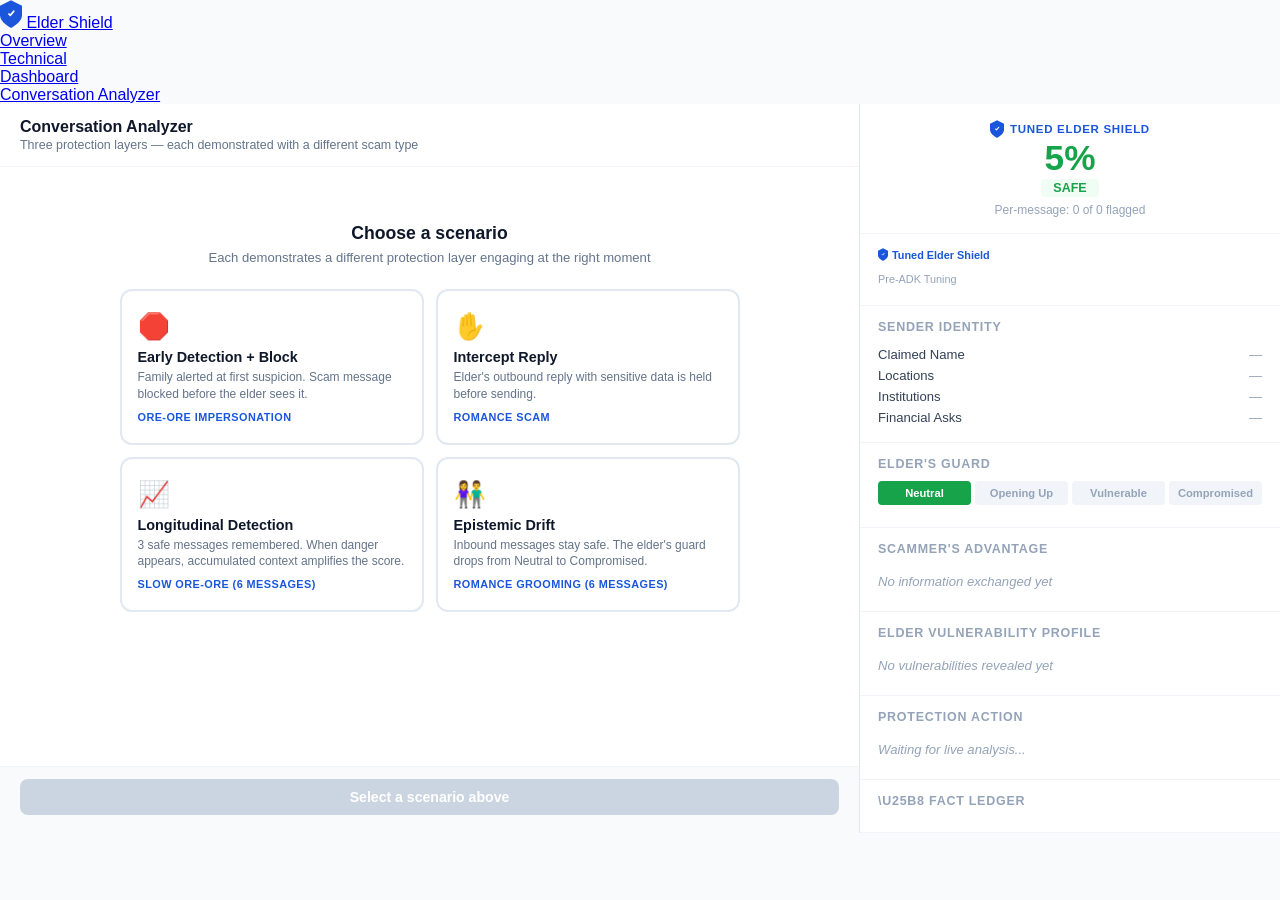
==== commit 1b8ad4e3: "fix: hide Scam Simulator tab, recaptured traces with clean PM-15 detection - Removed Scam Simulator " ====
--- a/web/analyzer.html
+++ b/web/analyzer.html
@@ -180,7 +180,6 @@
 </nav>
 <div class="sim-tab-bar">
   <div class="sim-tab-bar-inner">
-    <a href="/simulator" class="sim-tab sim-tab-inactive">Scam Simulator</a>
     <a href="/analyzer" class="sim-tab sim-tab-active">Conversation Analyzer</a>
   </div>
 </div>
@@ -321,7 +320,7 @@
       { sender: { en: "I made a really bad mistake with the company accounts. My boss found out and I might lose my job. I don't know what to do.", jp: "" },
         elder: { en: "That's terrible! How bad is it? Can I do anything to help?", jp: "" } },
       { sender: { en: "They want 300,000 yen to fix it. Can you transfer it to this account today? Please don't tell mom \u2014 she'll be so disappointed in me.", jp: "" },
-        elder: { en: "Understood. I won't tell anyone. I'll go to Mizuho now.", jp: "" } }
+        elder: { en: "", jp: "" } }
     ],
     alertAtExchange: 4
   },
@@ -339,10 +338,10 @@
         elder: { en: "Thank you for understanding. It's nice to talk to someone who knows what it's like. I don't have many people to talk to.", jp: "" } },
       { sender: { en: "I feel the same way. You're the first person I've connected with in years. I want to come visit Japan and see your garden in person.", jp: "" },
         elder: { en: "That would be wonderful! You're welcome anytime. I can show you the temple garden nearby too. When would you come?", jp: "" } },
-      { sender: { en: "I'm planning to come next month! But I ran into a problem. My credit card was frozen and I can't book the flight.", jp: "" },
+      { sender: { en: "I'm planning to come next month! But I ran into a problem \u2014 my credit card was frozen suddenly and I can't book the flight. I need to sort this out quickly before the prices go up.", jp: "" },
         elder: { en: "Oh no! That's terrible. Is there anything I can do to help?", jp: "" } },
       { sender: { en: "The flight is about 80,000 yen. Could you buy two Apple gift cards of 40,000 yen each and send me the codes? That's the only way I can book from here.", jp: "" },
-        elder: { en: "Okay, I'll go to the convenience store now. I'll buy the cards and send you the codes right away.", jp: "" } }
+        elder: { en: "", jp: "" } }
     ],
     alertAtExchange: 4
   }
@@ -373,7 +372,11 @@
   'OB-4':'Response to flagged sender','OB-5':'Compliance language',
   'VS-1':'Compliance acceptance','VS-2':'Secrecy adoption','VS-3':'Financial commitment',
   'VS-4':'Emotional capitulation','VS-5':'Urgency mirroring',
-  'PM-14':'Financial context',
+  'PM-14':'Financial context','PM-15':'Emotional bonding',
+  'BV-1':'Relationship velocity','BV-2':'Isolation index','BV-3':'Emotional arc',
+  'BV-4':'Credibility seeding','BV-5':'Help positioning',
+  'EA-1':'Financial control','EA-2':'Trusted isolation',
+  'EA-3':'Authority escalation','EA-4':'Communication shift',
   'CM-2':'Amount matches request','CM-3':'New payee','CM-4':'Urgency + amount compound'
 };
 
@@ -456,19 +459,26 @@
         stepQueue.push(function() { addAlertCard(alertData); });
         alertFired = true;
       }
-      // Elder bubble
-      stepQueue.push(function() { addBubble('outbound', msgs.elder.en, msgs.elder.jp, elderIdx); });
-      // Elder provenance + graph update
-      var elderState = ((ex.elder_turn || {}).extracted_facts || {}).elder_state || {};
-      var elderVS = elderState.detected_signals || [];
-      var elderCompliance = elderState.compliance || 'none';
-      stepQueue.push(function() {
-        addProvenanceTags('turn-' + elderIdx, ex.elder_turn, 'outbound');
-        updateGraphPanel(ex.elder_turn, 'outbound');
-      });
-      // Note: family alert timing comes from the API's family_alert_fired flag
-      // which considers both inbound risk level and the full risk ledger state.
-      // No separate outbound gate needed — the ledger handles it.
+      // Elder bubble (skip if empty — message was blocked before elder saw it)
+      if (msgs.elder.en || msgs.elder.jp) {
+        stepQueue.push(function() { addBubble('outbound', msgs.elder.en, msgs.elder.jp, elderIdx); });
+        // Elder provenance + graph update + elder state signals
+        var elderState = ((ex.elder_turn || {}).extracted_facts || {}).elder_state || {};
+        var elderVS = elderState.detected_signals || [];
+        var elderCompliance = elderState.compliance || 'none';
+        stepQueue.push(function() {
+          addProvenanceTags('turn-' + elderIdx, ex.elder_turn, 'outbound');
+          addElderStateCard(elderIdx, elderState);
+          updateGraphPanel(ex.elder_turn, 'outbound');
+        });
+        // Family alert from OUTBOUND: elder is compromised (strong compliance + VS signals)
+        // The elder falling for the scam is as important as the scam itself
+        var epistemicState = (ex.elder_turn || {}).epistemic_state || {};
+        if (!alertFired && epistemicState.trust_stage === 'compliant') {
+          stepQueue.push(function() { addAlertCard(FAMILY_ALERT_TEMPLATE); });
+          alertFired = true;
+        }
+      }
     })(i);
   }
 
@@ -493,9 +503,25 @@
           fetch('/api/classify-naive',{method:'POST',headers:{'Content-Type':'application/json'},body:body}).then(function(r){return r.json();}).catch(function(){return {result:{}};})
         ]).then(function(results) { return {type:'block', classify:results[0], naive:results[1]}; });
       } else if (live.type === 'intercept') {
+        // Pass full accumulated context to intercept — not just risk score
+        // The interceptor needs to know the elder is compromised, not just that risk is high
+        var lastSeed = seeds[seeds.length - 1];
+        var lastEpistemic = ((lastSeed || {}).elder_turn || {}).epistemic_state || {};
+        var lastGraphSignals = ((lastSeed || {}).elder_turn || {}).graph_signals || {};
         return fetch('/api/intercept',{
           method:'POST', headers:{'Content-Type':'application/json'},
-          body:JSON.stringify({recipient:'unknown_sender',content:live.elder.en,sender_risk_context:{risk_score:behavState.latestRisk,signals:Object.keys(behavState.allSignals)}})
+          body:JSON.stringify({
+            recipient:'unknown_sender',
+            content:live.elder.en,
+            sender_risk_context:{
+              risk_score:behavState.latestRisk,
+              signals:Object.keys(behavState.allSignals),
+              trust_stage:lastEpistemic.trust_stage || 'unknown',
+              friction_score:lastEpistemic.friction_score,
+              elder_facts_exposed:lastGraphSignals.elder_facts_exposed || 0,
+              echo_ratio:lastGraphSignals.echo_ratio || 0
+            }
+          })
         }).then(function(r){return r.json();}).then(function(data) { return {type:'intercept', result:data}; })
         .catch(function(err) { return {type:'intercept', result:{result:{decision:'hold',signals:['OB-2','OB-3'],victim_state_signals:[],compound_risk:0.8,reason:'API timeout — held by default'}}}; });
       }
@@ -567,14 +593,9 @@
     var elderIdx = turnIndex++;
     addBubble('outbound', live.elder.en, live.elder.jp, elderIdx);
     var result = liveData.result.result || {};
-    // Update trust stage from the intercept's graph signals (data-driven)
-    var graphSignals = result.graph_signals || {};
-    if (graphSignals.trust_stage) setTrustStage(graphSignals.trust_stage);
-    // Update from victim state analysis
-    var vs = result.victim_state || {};
-    var vsSignals = vs.signals || [];
-    var elderState = vs.elder_state || {};
-    if (elderState.compliance === 'strong' || vsSignals.length >= 2) {
+    // If we're holding a reply, the elder is compromised — never downgrade
+    var decision = (result.decision || '').toLowerCase();
+    if (decision === 'hold' || decision === 'hard_hold') {
       setTrustStage('compliant');
     }
     setTimeout(function() {
@@ -731,6 +752,47 @@
 }
 
 // ===== PROVENANCE TAGS (restored) =====
+function addElderStateCard(turnIdx, elderState) {
+  if (!elderState) return;
+  var vs = elderState.detected_signals || [];
+  var compliance = elderState.compliance || 'none';
+  var resistance = elderState.resistance || 'none';
+  var disclosure = elderState.disclosure || 'none';
+  var emotional = elderState.emotional_engagement || 'none';
+  var instruction = elderState.instruction_seeking || false;
+
+  // Only show if there's something notable
+  var hasSignals = vs.length > 0;
+  var hasState = compliance !== 'none' || resistance !== 'none' || disclosure === 'strong' || instruction;
+  if (!hasSignals && !hasState) return;
+
+  var turnEl = document.getElementById('turn-' + turnIdx);
+  if (!turnEl) return;
+
+  var card = document.createElement('div');
+  card.style.cssText = 'padding:6px 10px;border-radius:6px;font-size:0.72rem;background:#f3e8ff;border:1px solid var(--purple);max-width:240px;margin-top:4px;';
+
+  var html = '<div style="font-size:0.65rem;font-weight:700;color:var(--purple);margin-bottom:3px;">ELDER STATE</div>';
+
+  // VS signals
+  vs.forEach(function(s) {
+    html += '<div style="color:var(--purple);"><span style="font-family:var(--font-mono);font-weight:700;margin-right:4px;">' + s + '</span>' + (LABELS[s] || s) + '</div>';
+  });
+
+  // Notable state dimensions
+  var dims = [];
+  if (compliance !== 'none') dims.push('compliance: ' + compliance);
+  if (resistance !== 'none') dims.push('resistance: ' + resistance);
+  if (disclosure === 'strong') dims.push('disclosure: strong');
+  if (instruction) dims.push('instruction seeking');
+  if (dims.length > 0) {
+    html += '<div style="color:var(--gray-500);margin-top:2px;">' + dims.join(' · ') + '</div>';
+  }
+
+  card.innerHTML = html;
+  turnEl.appendChild(card);
+}
+
 function addProvenanceTags(turnId, data, direction) {
   var bubble = document.getElementById('bubble-' + turnId);
   if (!bubble || !data || !data.fact_ledger) return;
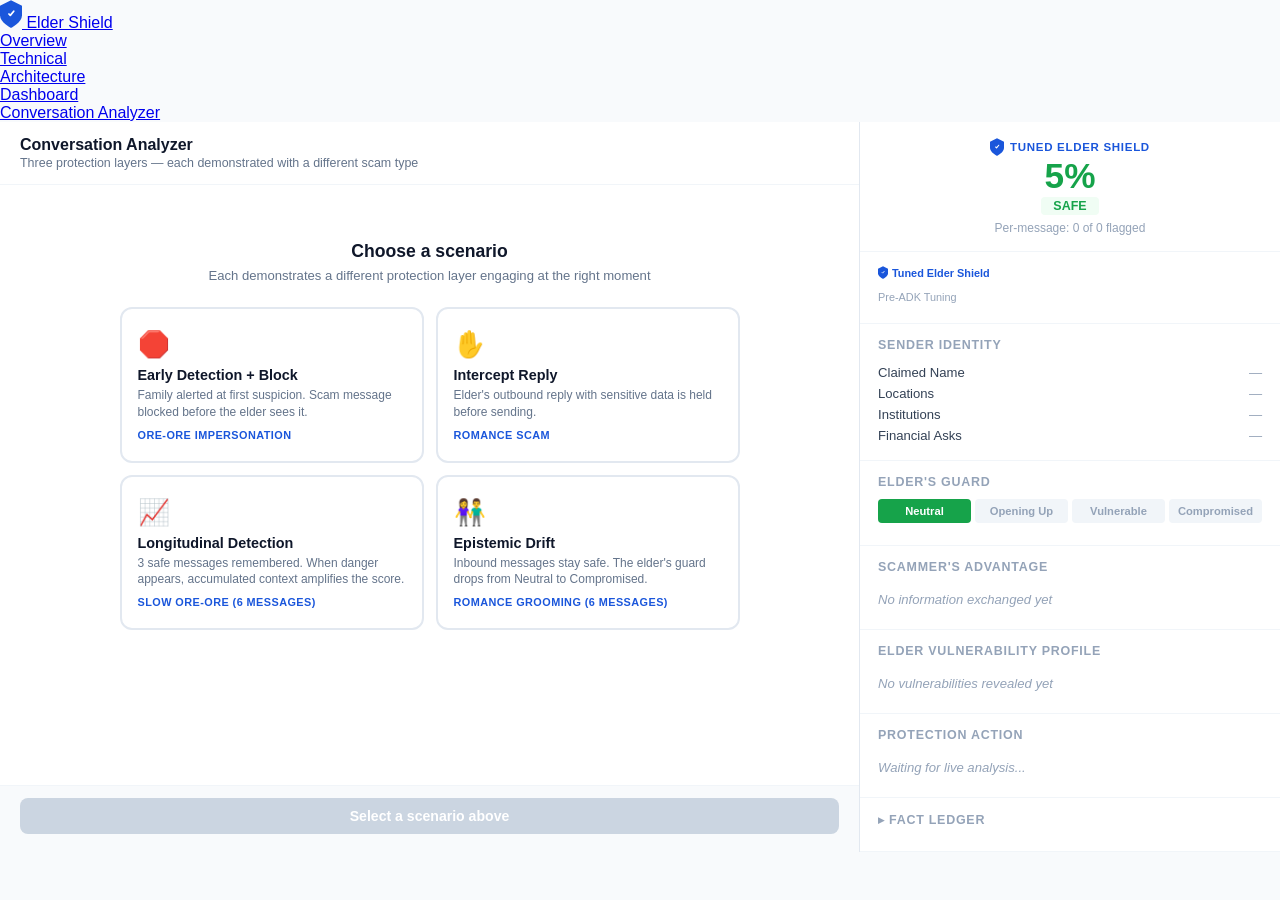
==== commit 494cde69: "fix: consistent nav across all pages, architecture page, dashboard links - All pages: Overview, Tech" ====
--- a/web/analyzer.html
+++ b/web/analyzer.html
@@ -172,8 +172,9 @@
       Elder Shield
     </a>
     <ul class="sim-nav-links">
-      <li><a href="/shield">Overview</a></li>
+      <li><a href="/shield" class="sim-nav-btn">Overview</a></li>
       <li><a href="/technical" class="sim-nav-btn">Technical</a></li>
+      <li><a href="/architecture" class="sim-nav-btn">Architecture</a></li>
       <li><a href="/dashboard" class="sim-nav-btn">Dashboard</a></li>
     </ul>
   </div>
@@ -253,7 +254,7 @@
 
     <div class="graph-section">
       <h3 style="cursor:pointer;" onclick="var el=document.getElementById('fact-list'); var arrow=document.getElementById('fact-arrow'); if(el.style.display==='none'){el.style.display='';arrow.textContent='\u25be'}else{el.style.display='none';arrow.textContent='\u25b8'}">
-        <span id="fact-arrow">\u25b8</span> Fact Ledger <span id="fact-count" style="font-size:0.7rem; font-weight:400; color:var(--gray-400);"></span>
+        <span id="fact-arrow">&#x25B8;</span> Fact Ledger <span id="fact-count" style="font-size:0.7rem; font-weight:400; color:var(--gray-400);"></span>
       </h3>
       <div id="fact-list" style="display:none;"><div class="empty-state">No facts extracted yet</div></div>
     </div>
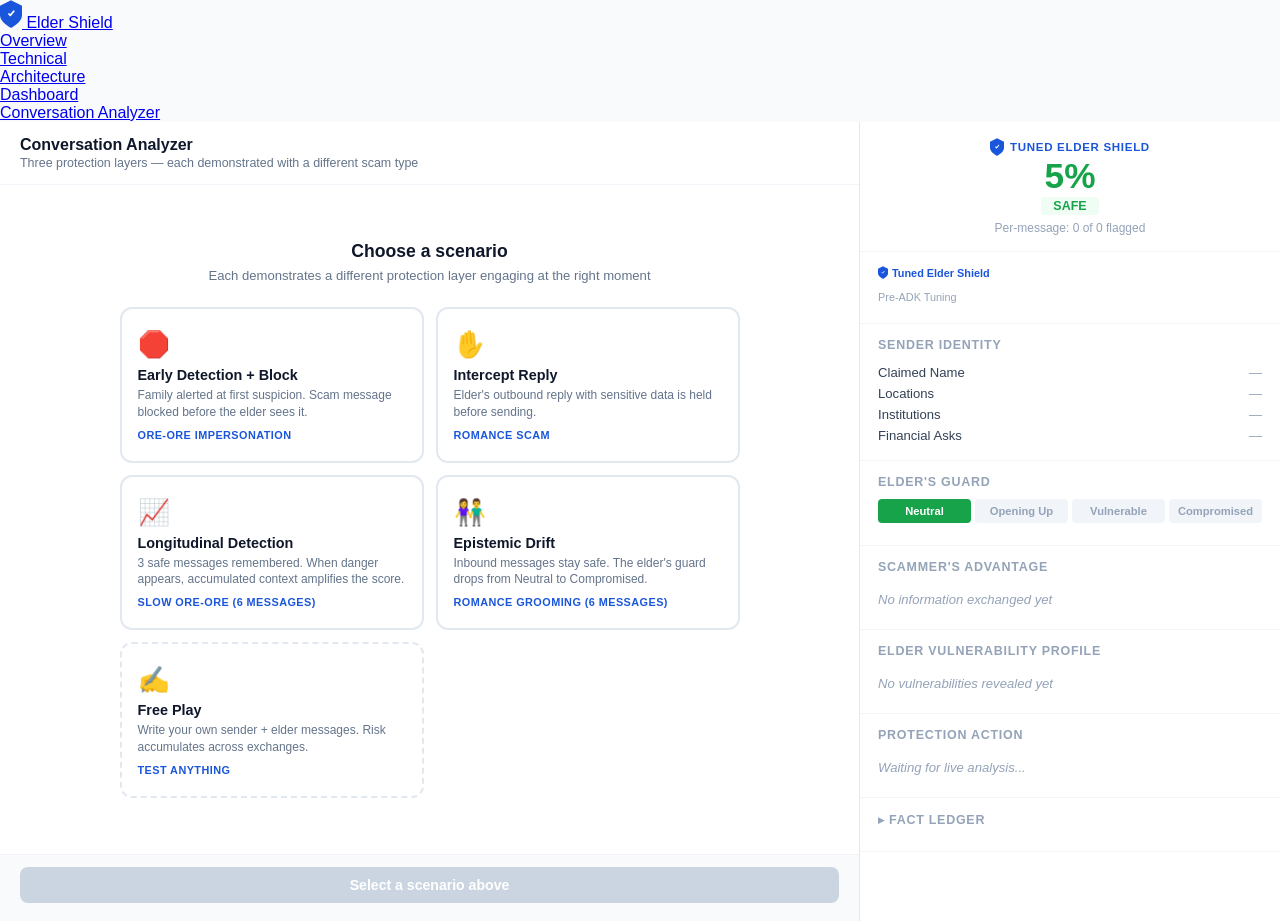
==== commit cc12929e: "feat: Free Play scenario, chart fixes, inline alerts - Free Play: 5th scenario with sender+elder tex" ====
--- a/web/analyzer.html
+++ b/web/analyzer.html
@@ -394,7 +394,7 @@
 };
 
 // ===== INIT =====
-var WELCOME_HTML = '<div id="welcome-prompt" style="padding:40px 20px;"><div style="text-align:center;margin-bottom:24px;"><div style="font-size:1.1rem;font-weight:700;color:var(--navy);margin-bottom:6px;">Choose a scenario</div><div style="font-size:0.82rem;color:var(--gray-500);">Each demonstrates a different protection layer engaging at the right moment</div></div><div class="scenario-grid"><button class="scenario-card" onclick="loadScenario(\'block\')"><div class="scenario-icon">&#128721;</div><div class="scenario-title">Early Detection + Block</div><div class="scenario-desc">Family alerted at first suspicion. Scam message blocked before the elder sees it.</div><div class="scenario-scam-type">Ore-ore impersonation</div></button><button class="scenario-card" onclick="loadScenario(\'intercept\')"><div class="scenario-icon">&#9995;</div><div class="scenario-title">Intercept Reply</div><div class="scenario-desc">Elder\'s outbound reply with sensitive data is held before sending.</div><div class="scenario-scam-type">Romance scam</div></button><button class="scenario-card" onclick="loadScenario(\'primer\')"><div class="scenario-icon">&#128200;</div><div class="scenario-title">Longitudinal Detection</div><div class="scenario-desc">3 safe messages remembered. When danger appears, accumulated context amplifies the score.</div><div class="scenario-scam-type">Slow ore-ore (6 messages)</div></button><button class="scenario-card" onclick="loadScenario(\'drift\')"><div class="scenario-icon">&#128107;</div><div class="scenario-title">Epistemic Drift</div><div class="scenario-desc">Inbound messages stay safe. The elder\'s guard drops from Neutral to Compromised.</div><div class="scenario-scam-type">Romance grooming (6 messages)</div></button></div></div>';
+var WELCOME_HTML = '<div id="welcome-prompt" style="padding:40px 20px;"><div style="text-align:center;margin-bottom:24px;"><div style="font-size:1.1rem;font-weight:700;color:var(--navy);margin-bottom:6px;">Choose a scenario</div><div style="font-size:0.82rem;color:var(--gray-500);">Each demonstrates a different protection layer engaging at the right moment</div></div><div class="scenario-grid"><button class="scenario-card" onclick="loadScenario(\'block\')"><div class="scenario-icon">&#128721;</div><div class="scenario-title">Early Detection + Block</div><div class="scenario-desc">Family alerted at first suspicion. Scam message blocked before the elder sees it.</div><div class="scenario-scam-type">Ore-ore impersonation</div></button><button class="scenario-card" onclick="loadScenario(\'intercept\')"><div class="scenario-icon">&#9995;</div><div class="scenario-title">Intercept Reply</div><div class="scenario-desc">Elder\'s outbound reply with sensitive data is held before sending.</div><div class="scenario-scam-type">Romance scam</div></button><button class="scenario-card" onclick="loadScenario(\'primer\')"><div class="scenario-icon">&#128200;</div><div class="scenario-title">Longitudinal Detection</div><div class="scenario-desc">3 safe messages remembered. When danger appears, accumulated context amplifies the score.</div><div class="scenario-scam-type">Slow ore-ore (6 messages)</div></button><button class="scenario-card" onclick="loadScenario(\'drift\')"><div class="scenario-icon">&#128107;</div><div class="scenario-title">Epistemic Drift</div><div class="scenario-desc">Inbound messages stay safe. The elder\'s guard drops from Neutral to Compromised.</div><div class="scenario-scam-type">Romance grooming (6 messages)</div></button><button class="scenario-card" onclick="loadFreePlay()" style="border-style:dashed;"><div class="scenario-icon">&#9997;</div><div class="scenario-title">Free Play</div><div class="scenario-desc">Write your own sender + elder messages. Risk accumulates across exchanges.</div><div class="scenario-scam-type">Test anything</div></button></div></div>';
 document.getElementById('thread').innerHTML = WELCOME_HTML;
 
 // ===== LOAD SEEDS =====
@@ -690,6 +690,140 @@
   document.getElementById('action-preview').textContent = '';
 }
 
+// ===== FREE PLAY =====
+var _freePlayActive = false;
+var _freePlaySenderId = 'freeplay_' + Date.now();
+var _freePlaySessionId = 'freeplay_' + Date.now();
+var _freePlayExchangeCount = 0;
+var _freePlayAlertFired = false;
+
+function loadFreePlay() {
+  currentKey = 'freeplay';
+  currentScenario = null;
+  _freePlayActive = true;
+  _freePlaySenderId = 'freeplay_' + Date.now();
+  _freePlaySessionId = 'freeplay_' + Date.now();
+  _freePlayExchangeCount = 0;
+  _freePlayAlertFired = false;
+  turnIndex = 0;
+  behavState = {messages:0,flagged:0,latestRisk:0.05,latestClass:'SAFE',allSignals:{},senderName:null,senderLocations:[],senderInstitutions:[],financialAsks:[],tunedHistory:[],naiveHistory:[]};
+
+  var thread = document.getElementById('thread');
+  thread.innerHTML = '';
+  document.getElementById('asym-content').innerHTML = '<div class="empty-state">No information exchanged yet</div>';
+  document.getElementById('vuln-list').innerHTML = '<div class="empty-state">No vulnerabilities revealed yet</div>';
+  document.getElementById('fact-list').innerHTML = '<div class="empty-state">No facts extracted yet</div>';
+  document.getElementById('fact-count').textContent = '';
+  document.getElementById('protection-action').innerHTML = '<div class="empty-state">Submit exchanges to see results</div>';
+  updateBehavioralDisplay();
+  setTrustStage('skeptical');
+
+  fetch('/api/conversation/reset?session_id=' + _freePlaySessionId, {method:'POST'});
+
+  // Show input form
+  var form = document.createElement('div');
+  form.id = 'freeplay-form';
+  form.style.cssText = 'padding:20px; background:var(--gray-50); border-radius:var(--radius-lg); margin:12px 0;';
+  form.innerHTML =
+    '<div style="font-size:0.78rem; font-weight:700; color:var(--navy); margin-bottom:10px;">Write a conversation exchange</div>' +
+    '<div style="margin-bottom:8px;"><label style="font-size:0.72rem; font-weight:600; color:var(--gray-500);">Sender message</label>' +
+    '<textarea id="fp-sender" rows="2" style="width:100%;padding:8px 12px;border:1px solid var(--gray-200);border-radius:var(--radius);font-size:0.85rem;font-family:var(--font);resize:vertical;" placeholder="What the sender says..."></textarea></div>' +
+    '<div style="margin-bottom:10px;"><label style="font-size:0.72rem; font-weight:600; color:var(--gray-500);">Elder reply</label>' +
+    '<textarea id="fp-elder" rows="2" style="width:100%;padding:8px 12px;border:1px solid var(--gray-200);border-radius:var(--radius);font-size:0.85rem;font-family:var(--font);resize:vertical;" placeholder="How the elder responds..."></textarea></div>' +
+    '<button onclick="submitFreePlay()" style="width:100%;padding:10px;border:none;border-radius:var(--radius);background:var(--blue);color:#fff;font-weight:700;font-size:0.85rem;cursor:pointer;">Analyze exchange</button>';
+  thread.appendChild(form);
+
+  var btn = document.getElementById('action-btn');
+  btn.textContent = 'Choose another scenario';
+  btn.disabled = false;
+  btn.onclick = function() { _freePlayActive = false; resetToWelcome(); };
+  document.getElementById('action-preview').textContent = 'Risk accumulates across exchanges';
+}
+
+function submitFreePlay() {
+  var senderText = document.getElementById('fp-sender').value.trim();
+  var elderText = document.getElementById('fp-elder').value.trim();
+  if (!senderText) return;
+
+  _freePlayExchangeCount++;
+  var senderIdx = turnIndex++;
+  var elderIdx = turnIndex++;
+
+  // Show bubbles
+  addBubble('inbound', senderText, '', senderIdx);
+  if (elderText) addBubble('outbound', elderText, '', elderIdx);
+
+  // Clear inputs
+  document.getElementById('fp-sender').value = '';
+  document.getElementById('fp-elder').value = '';
+
+  // Move form to bottom
+  var thread = document.getElementById('thread');
+  var form = document.getElementById('freeplay-form');
+  thread.appendChild(form);
+
+  // Run API calls
+  var classifyBody = JSON.stringify({sender: _freePlaySenderId, content: senderText});
+
+  Promise.all([
+    fetch('/api/conversation/turn', {
+      method:'POST', headers:{'Content-Type':'application/json'},
+      body:JSON.stringify({content:senderText, direction:'inbound', turn_index:senderIdx, session_id:_freePlaySessionId})
+    }).then(function(r){return r.json();}),
+    fetch('/api/classify', {
+      method:'POST', headers:{'Content-Type':'application/json'}, body:classifyBody
+    }).then(function(r){return r.json();}),
+    fetch('/api/classify-naive', {
+      method:'POST', headers:{'Content-Type':'application/json'}, body:classifyBody
+    }).then(function(r){return r.json();}).catch(function(){return {result:{}};})
+  ]).then(function(results) {
+    var senderData = results[0];
+    var classResult = results[1].result || {};
+    var naiveResult = results[2].result || {};
+
+    addProvenanceTags('turn-' + senderIdx, senderData, 'inbound');
+    addClassificationCard(senderIdx, classResult);
+    updateBehavioralPanel(classResult);
+    behavState.tunedHistory.push(classResult.classification || 'safe');
+    behavState.naiveHistory.push(naiveResult.classification || 'safe');
+    renderComparisonBars();
+    updateGraphPanel(senderData, 'inbound');
+
+    if (classResult.family_alert_fired && !_freePlayAlertFired) {
+      addAlertCardBefore(FAMILY_ALERT_TEMPLATE, 'freeplay-form');
+      _freePlayAlertFired = true;
+    }
+
+    // Process elder reply if provided
+    if (elderText) {
+      return fetch('/api/conversation/turn', {
+        method:'POST', headers:{'Content-Type':'application/json'},
+        body:JSON.stringify({content:elderText, direction:'outbound', turn_index:elderIdx, session_id:_freePlaySessionId})
+      }).then(function(r){return r.json();});
+    }
+    return null;
+  }).then(function(elderData) {
+    if (elderData) {
+      addProvenanceTags('turn-' + elderIdx, elderData, 'outbound');
+      var elderState = (elderData.extracted_facts || {}).elder_state || {};
+      addElderStateCard(elderIdx, elderState);
+      updateGraphPanel(elderData, 'outbound');
+
+      // Check if elder reached compromised
+      var es = elderData.epistemic_state || {};
+      if (es.trust_stage === 'compliant' && !_freePlayAlertFired) {
+        addAlertCardBefore(FAMILY_ALERT_TEMPLATE, 'freeplay-form');
+        _freePlayAlertFired = true;
+      }
+    }
+    // Scroll to form
+    var form = document.getElementById('freeplay-form');
+    if (form) form.scrollIntoView({behavior:'smooth'});
+  }).catch(function(err) {
+    console.error('Free play error:', err);
+  });
+}
+
 // ===== BUBBLE RENDERING =====
 function addBubble(direction, en, jp, idx) {
   var thread = document.getElementById('thread');
@@ -993,6 +1127,17 @@
   thread.scrollTop = thread.scrollHeight;
 }
 
+function addAlertCardBefore(alertData, beforeId) {
+  var thread = document.getElementById('thread');
+  var before = document.getElementById(beforeId);
+  var card = document.createElement('div');
+  card.style.cssText = 'margin:12px 0; padding:10px 16px; border-radius:8px; background:var(--purple-bg); border:1px solid var(--purple); font-size:0.82rem; color:var(--purple); text-align:center;';
+  card.innerHTML = '&#128241; <strong>Family escalation triggered</strong> \u2014 designated contact notified of potential risk. Faxi will block further messages if risk increases.';
+  if (before) thread.insertBefore(card, before);
+  else thread.appendChild(card);
+  thread.scrollTop = thread.scrollHeight;
+}
+
 function showProtectionAction(type, data) {
   var el = document.getElementById('protection-action');
   if (type === 'block') {
